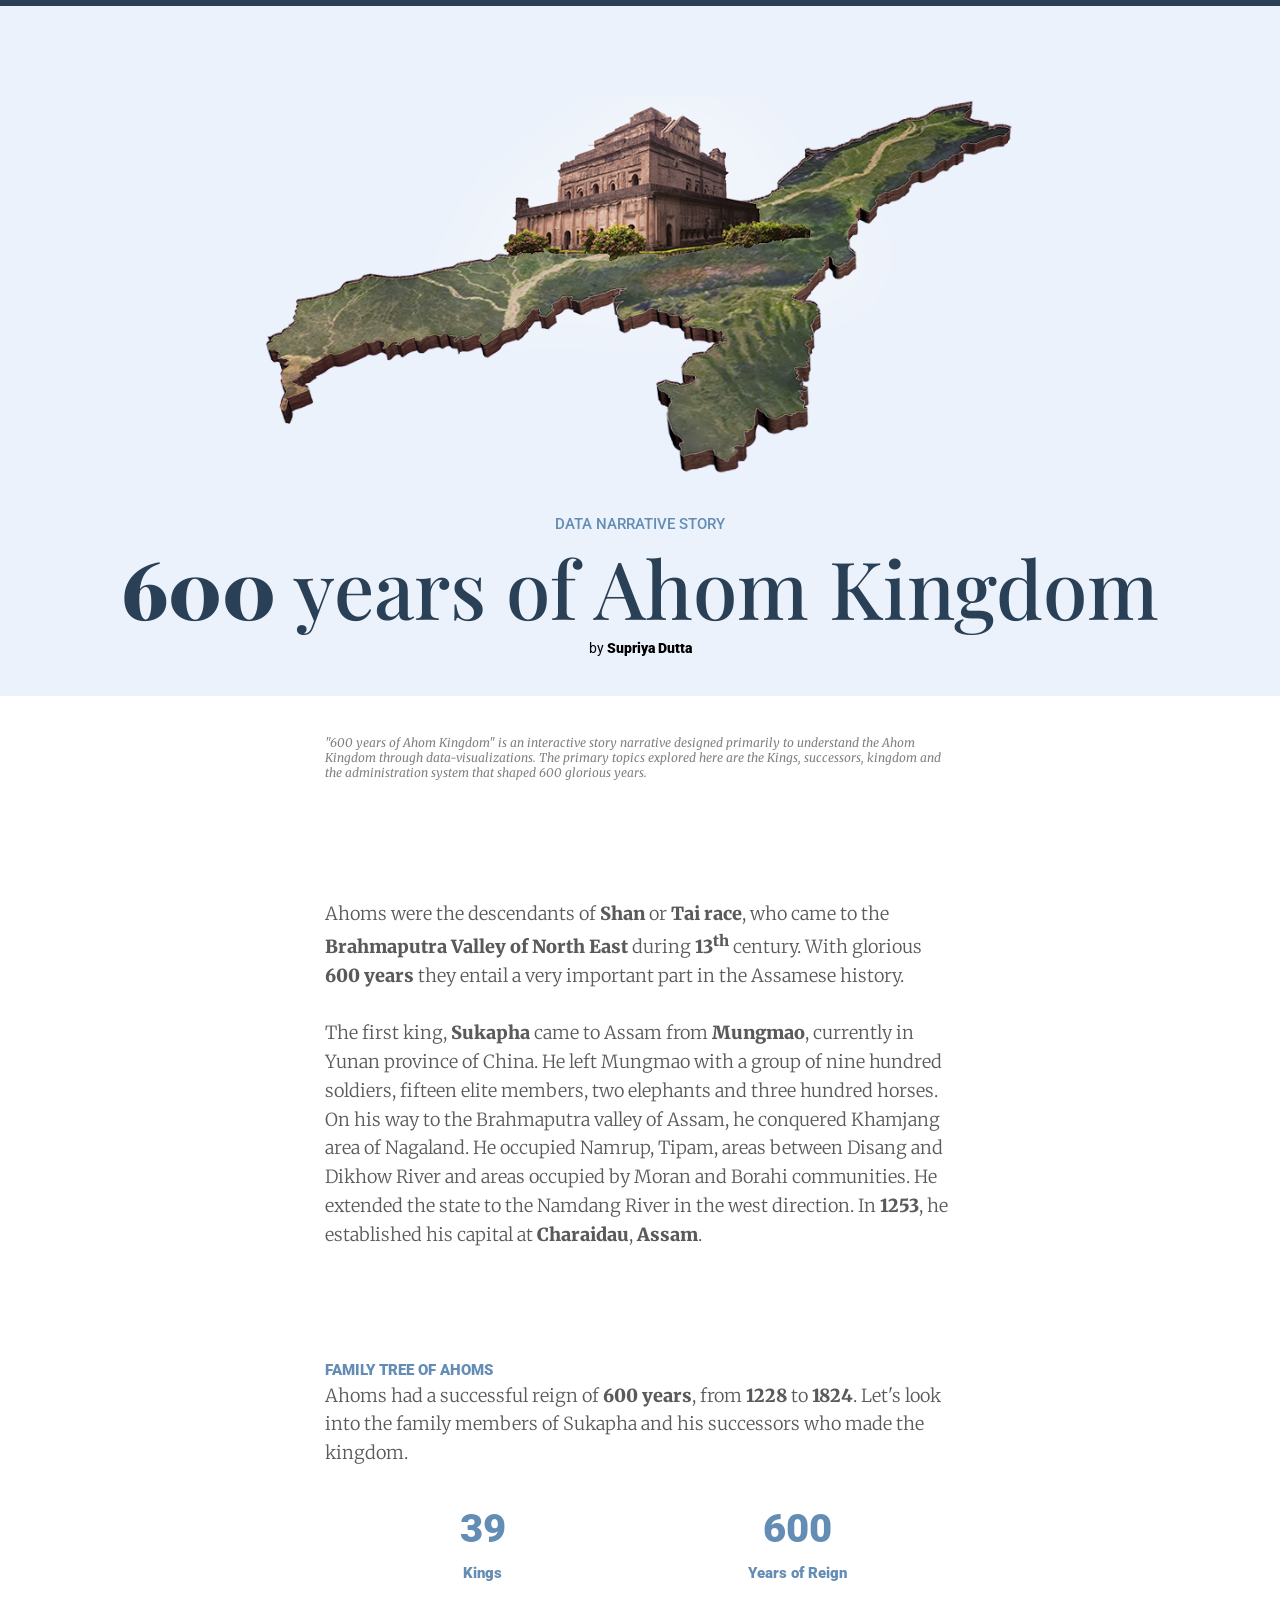
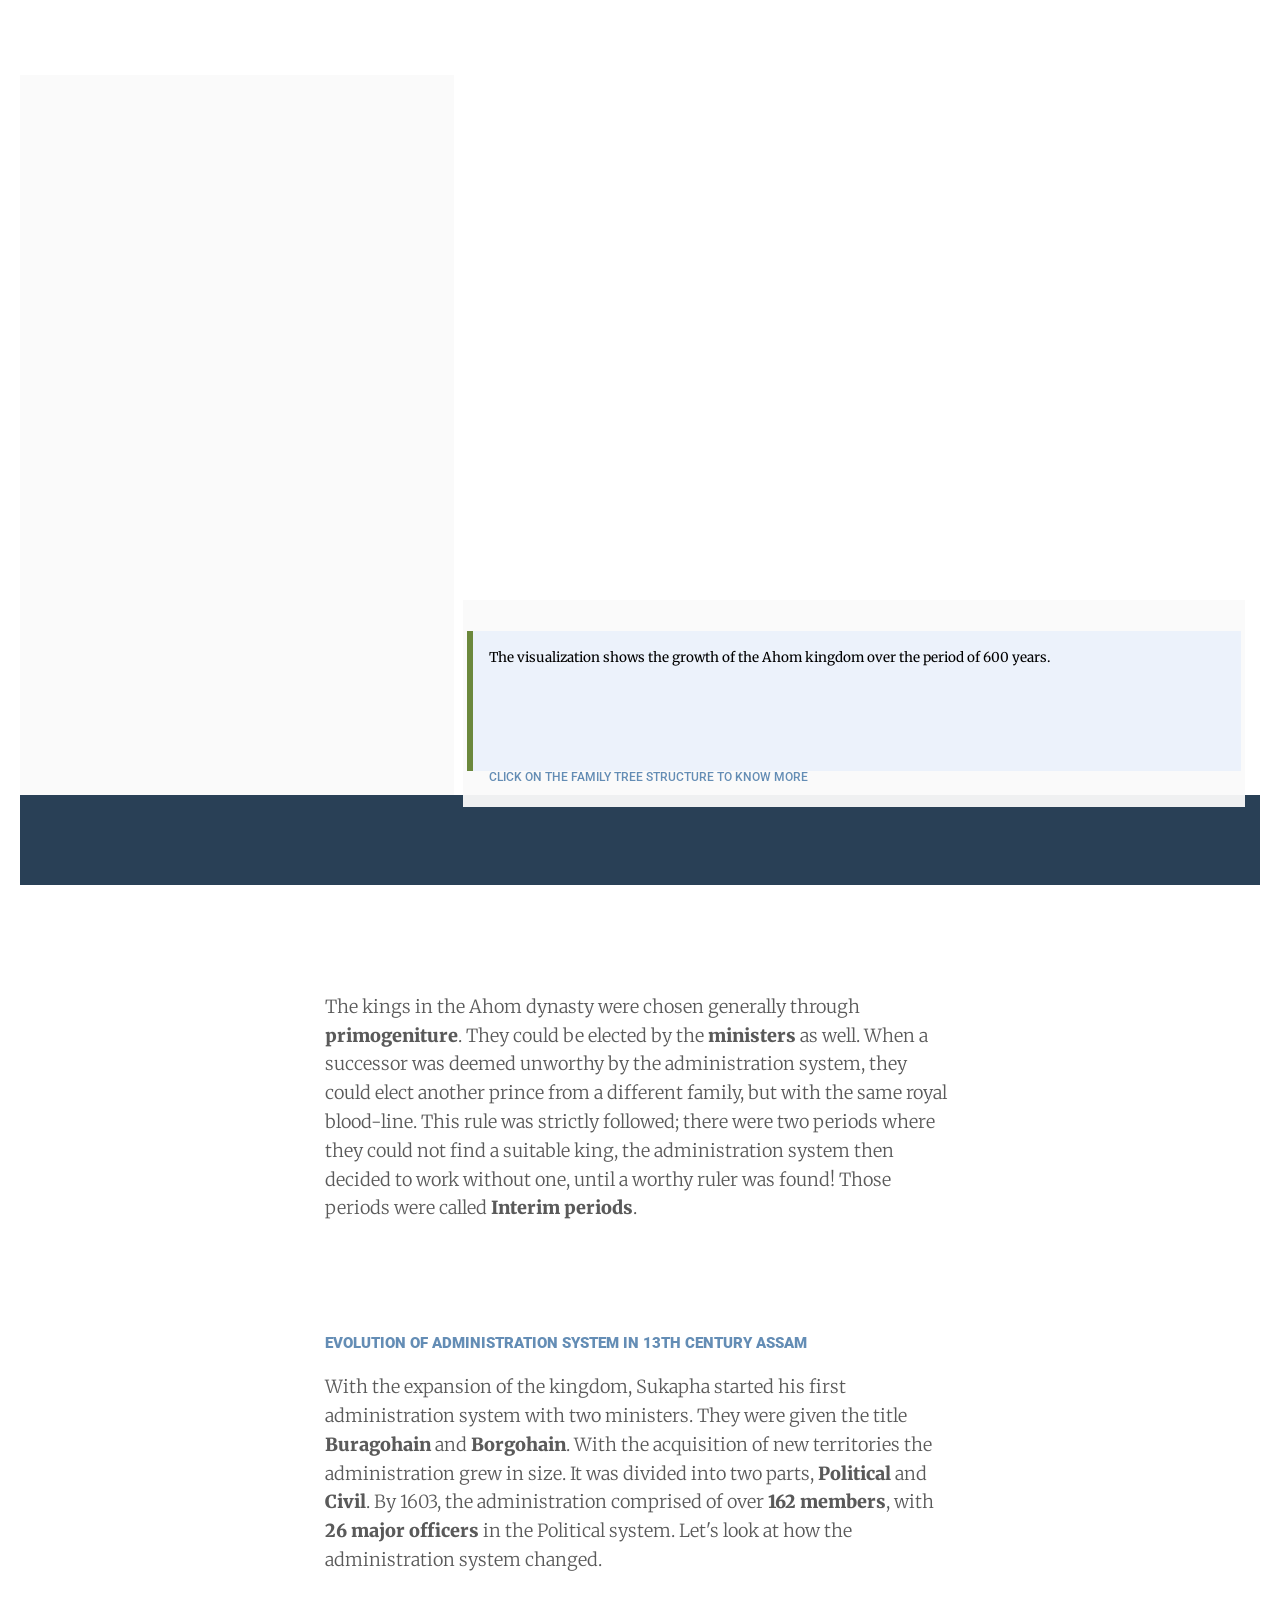
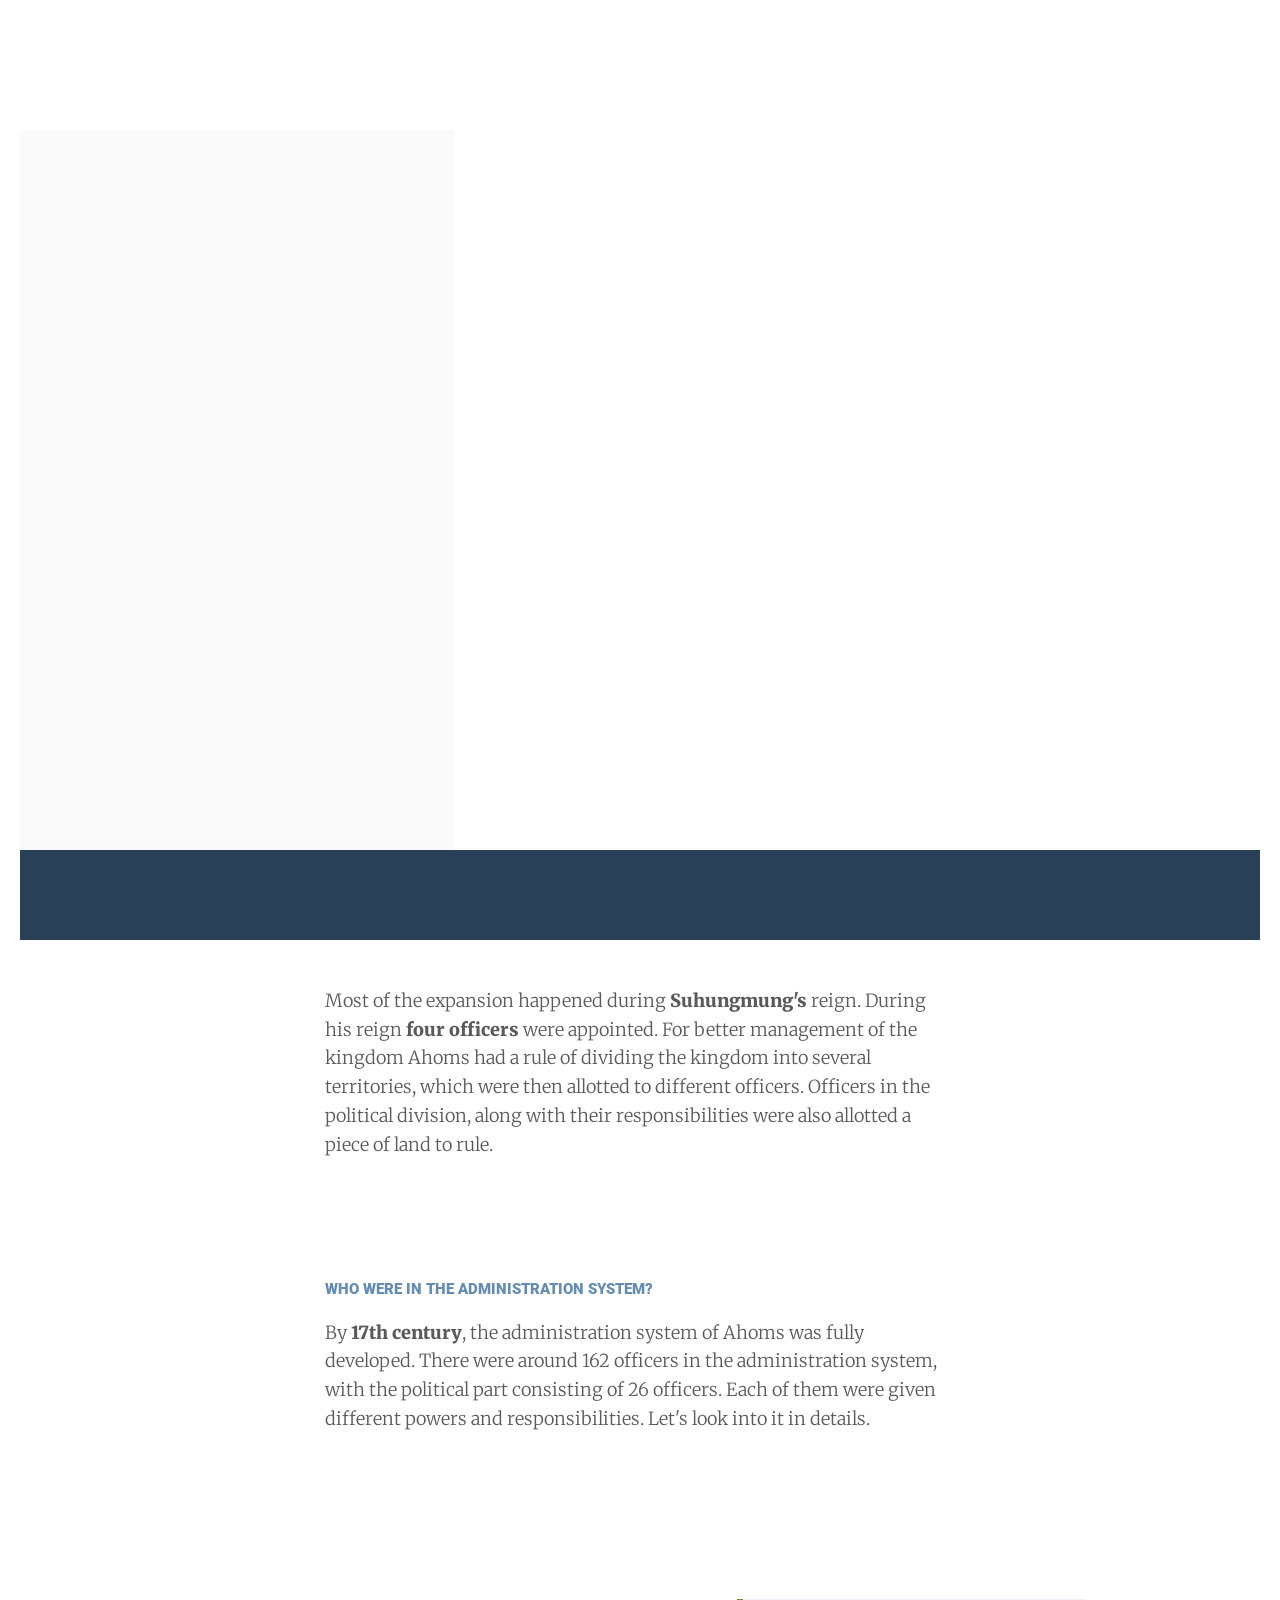
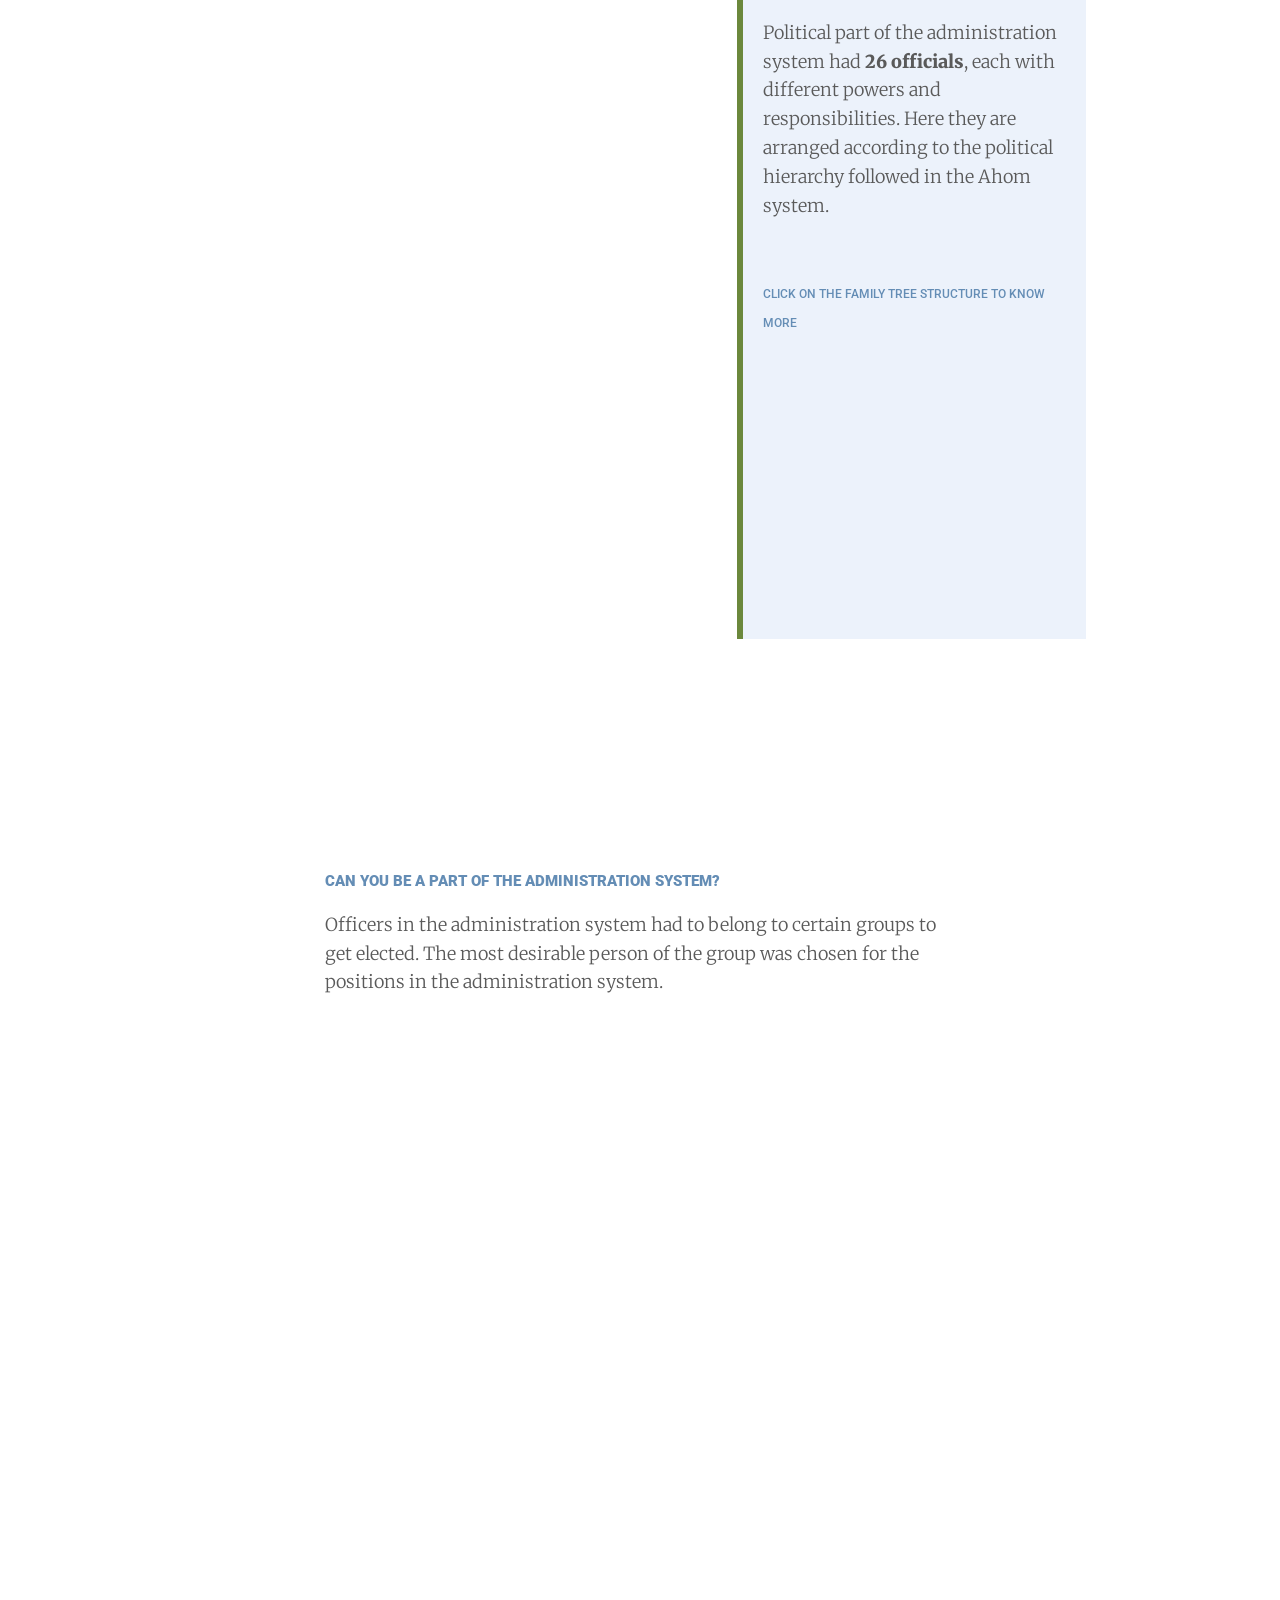
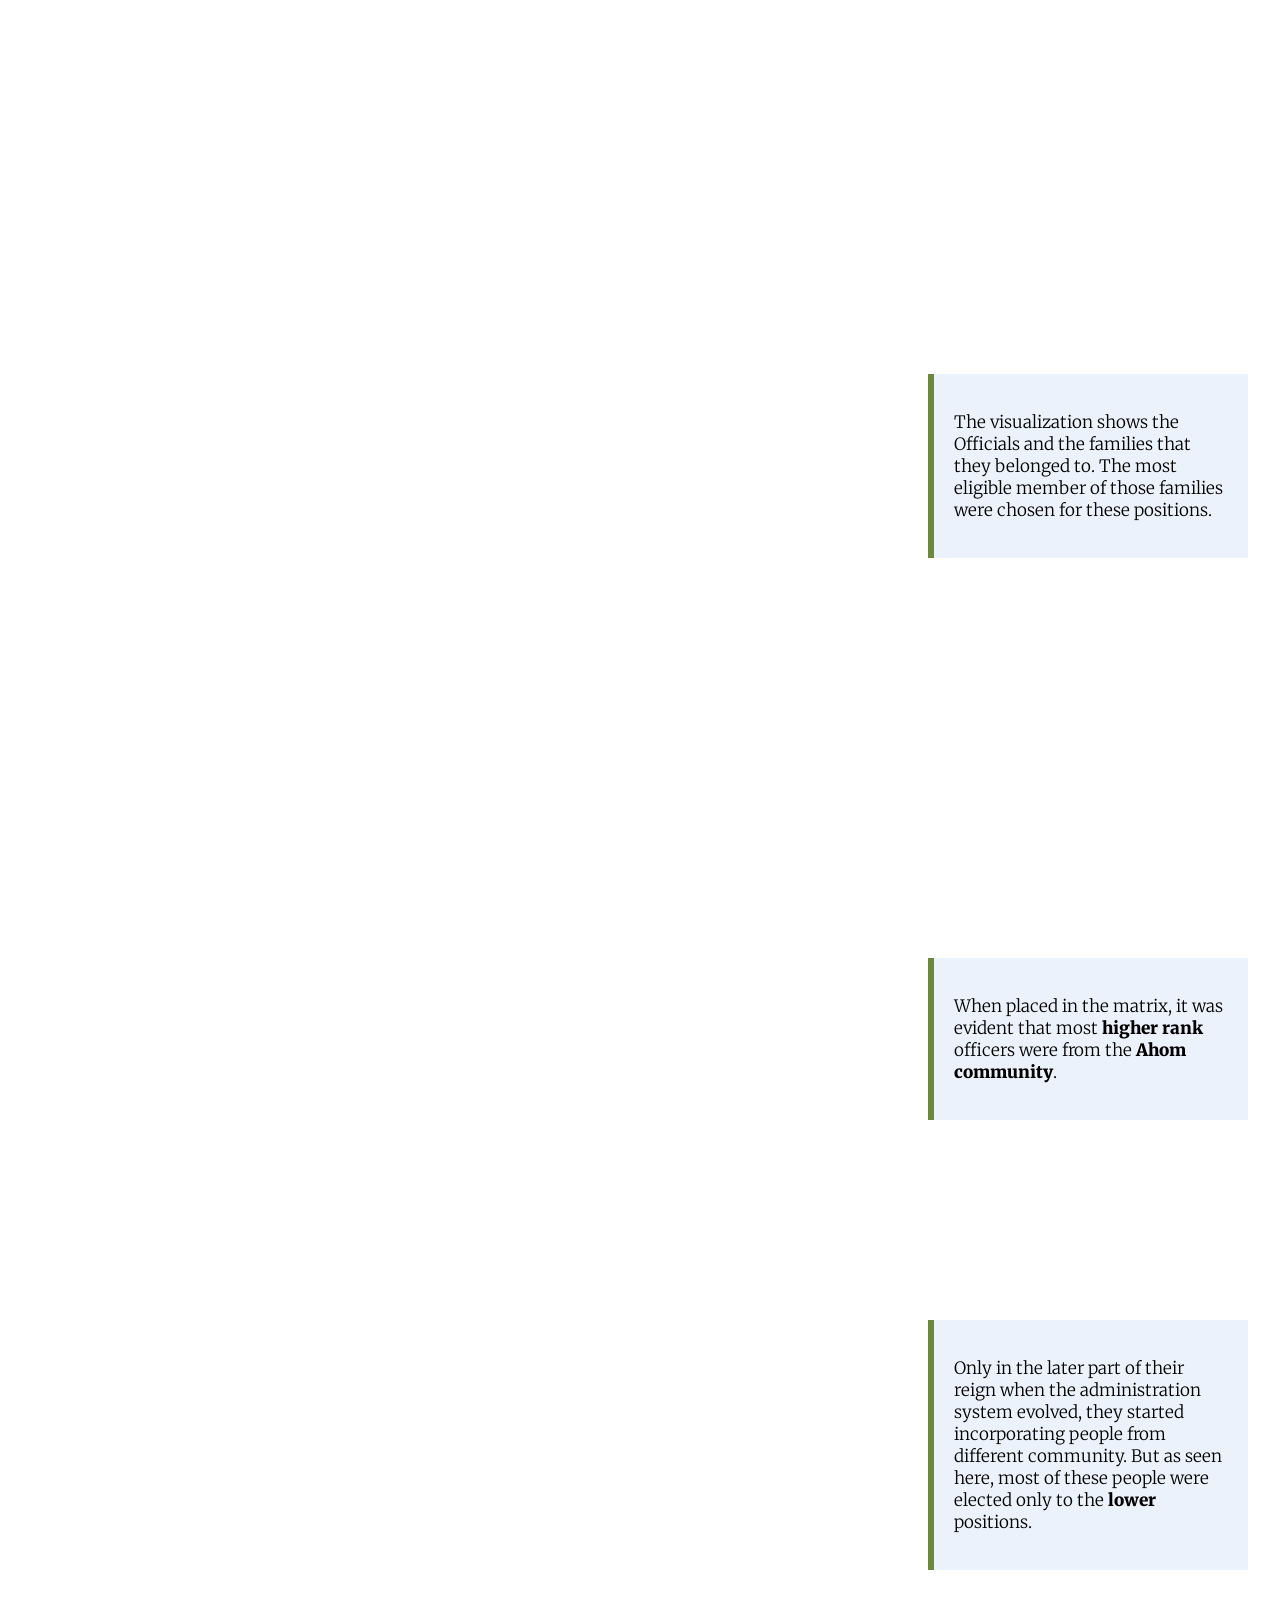
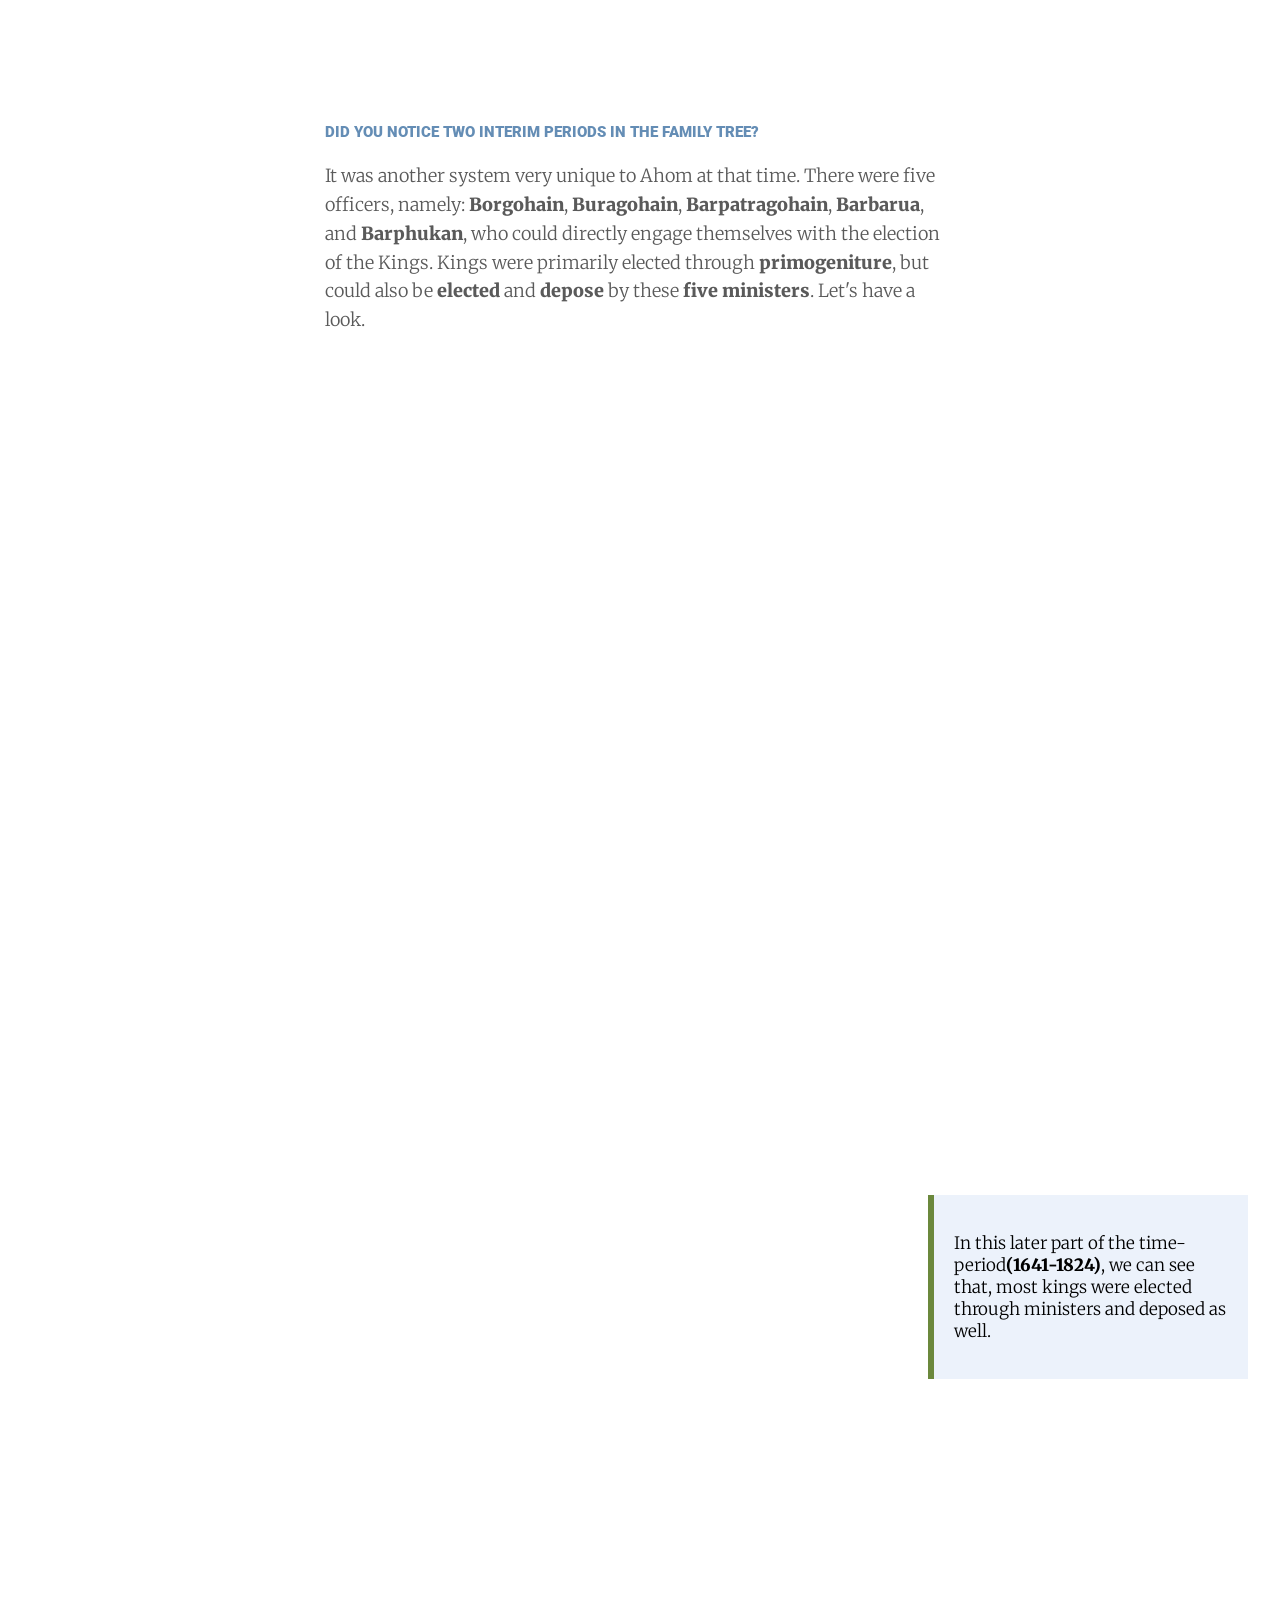
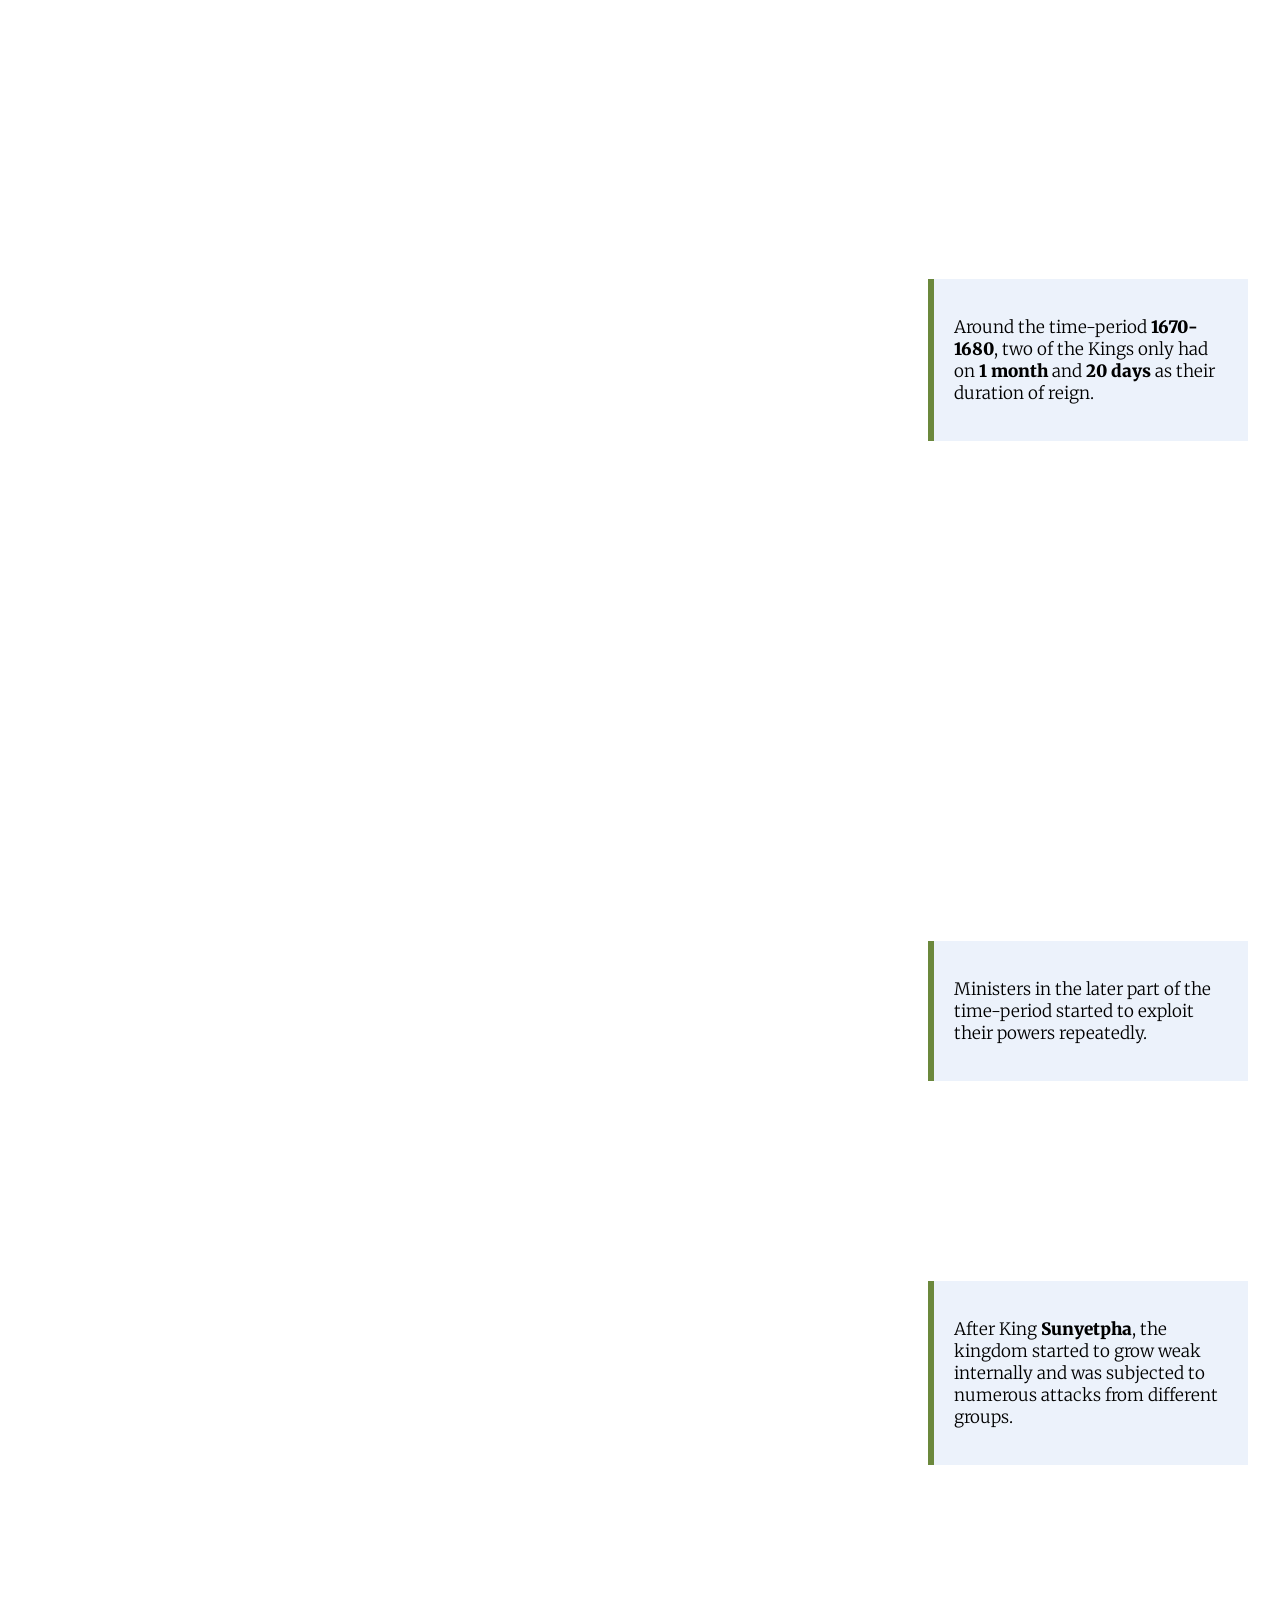
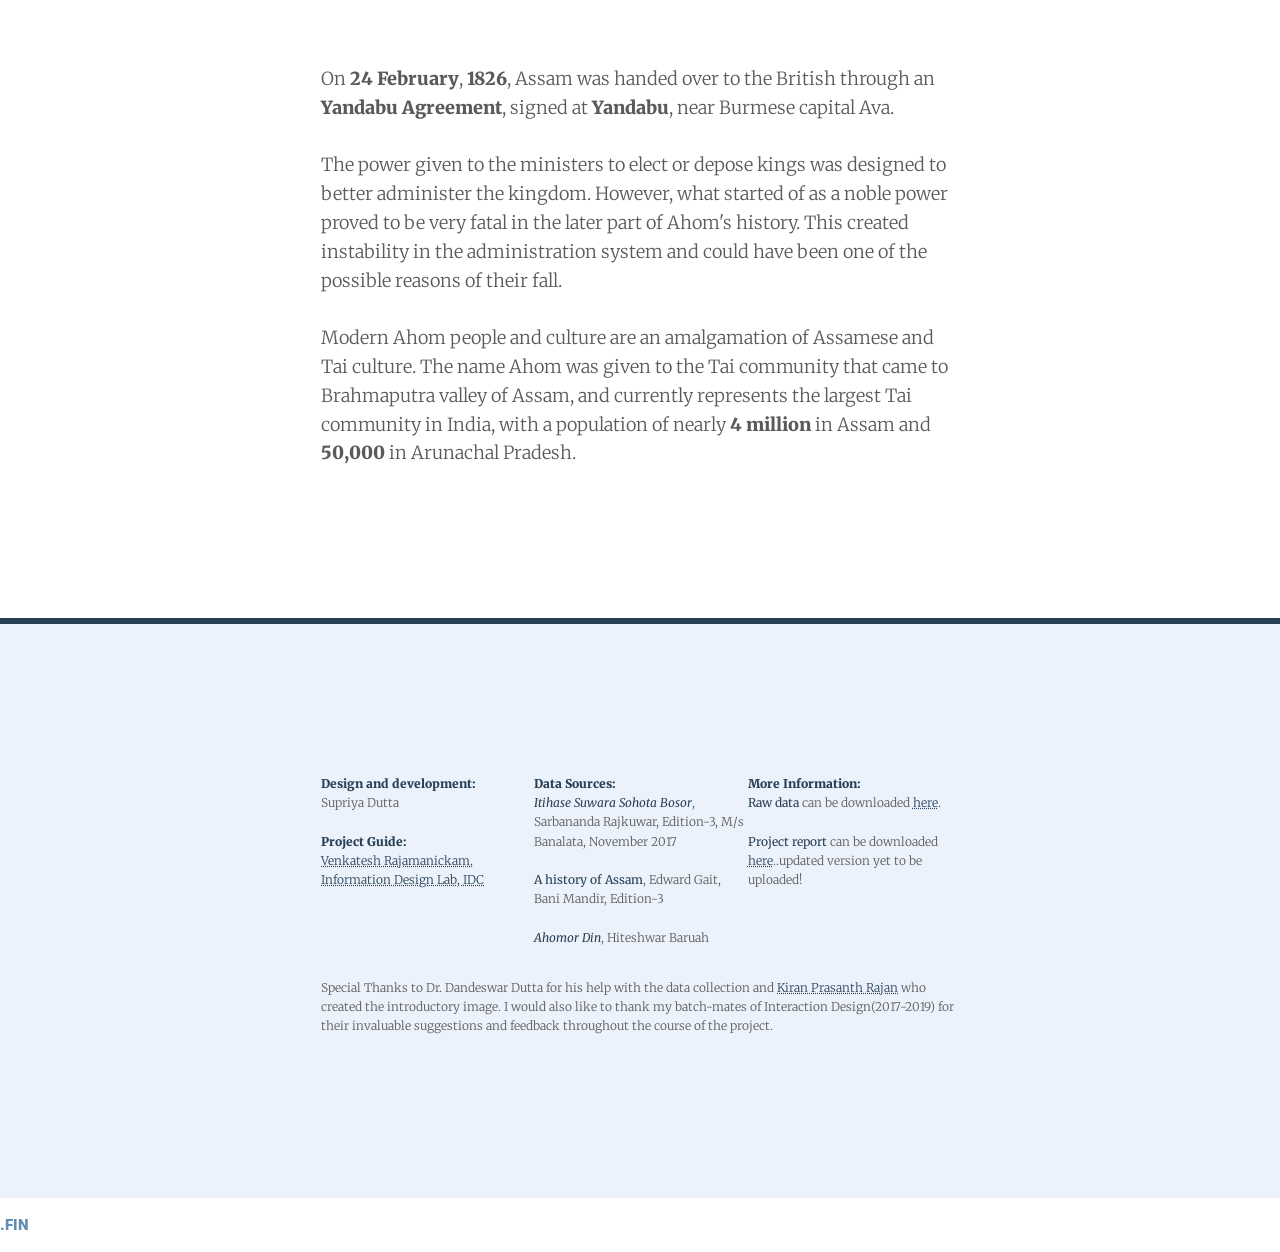
==== upload/index.html @ aa13d821 "code" ====
<!DOCTYPE html>
<html lang="en" dir="ltr">
  <head>
    <meta charset="utf-8">
    <title></title>
    <link rel="stylesheet" href="https://fonts.googleapis.com/css?family=Playfair+Display:100,200,300,400,500,900|Merriweather:100,200,300,400,500,900|Roboto:100,200,300,400,500,900">
    <script src="https://ajax.googleapis.com/ajax/libs/jquery/3.3.1/jquery.min.js"></script>
    <script src="https://d3js.org/d3.v5.min.js"></script>
    <meta name='viewport' content='initial-scale=1,maximum-scale=1,user-scalable=yes' />
    <script src='https://api.tiles.mapbox.com/mapbox-gl-js/v0.51.0/mapbox-gl.js'></script>
    <script type="text/javascript" src="map.js"></script>
    <script type="text/javascript" src="maplayers.js"></script>

<!-- datasets -->
    <script type="text/javascript" src="administration_data2.js"></script>
    <script type="text/javascript" src="election_data.js"></script>
		<script type="text/javascript" src="depose_data.js"></script>
    <script type="text/javascript" src="maps_timeline_data.js"></script>
    <script type="text/javascript" src="family_data1.js"></script>
<!--css_files-->

    <link rel="stylesheet" href="master.css">
    <link rel="stylesheet" href="administration_timeline.css">
    <link rel="stylesheet" href="map_style.css">
    <link href='https://api.tiles.mapbox.com/mapbox-gl-js/v0.49.0/mapbox-gl.css' rel='stylesheet' />
    <link rel="stylesheet" href="admin_map_css.css">
    <link rel="stylesheet" href="family_css.css">


  </head>
  <style media="screen">
.fixed_anchors
{
  position: fixed;
  width:50px;
  left:0;
  top:0;
}


  </style>
  <body id="body_i">

    <div class="body_elements">


<!--insignia-->

<!--title-->




<div class="firstpage" id="home">
<div class="space5"></div>


    <div class="firstimage wrapper131">
      <div class=""></div>
      <div ><a href="https://en.wikipedia.org/wiki/Kareng_Ghar" target="_blank"><img src="map_final.png"  alt="Kareng ghar(palace), Sivsagar, Assam" /></a>



      </img>
      </div>
      <div class=""></div>
    </div>
<div class="space3">

</div>
    <div class="wrapper121 ">
      <div class=""></div>
          <div class=font_viz>DATA NARRATIVE STORY</div>
      <div class=""></div>
    </div>
    <div class="font_title">
    <span class="bold500">  600</span> years of Ahom Kingdom
    </div>
    <div class="wrapper121 ">
      <div class=""></div>
      <div class="title">
        <div class="font_sub">by <span class="bold500">Supriya Dutta</span></div>

      </div>
      <div class=""></div>
    </div>

</div>





<!--introduction-->
<!-- <div class="space10"></div> -->
<!-- <div class="space10title"></div>
<div class="space10title"></div> -->
<div class="space10"></div>

<div class="wrapper1121" id="introduction">
  <div class="">

  </div>
  <!-- <div class="">

  </div> -->
  <div class="font_subtext">
<!-- <span class="bold500">Ahoms</span><br> -->
<div class="space3"></div>
<p class="">"600 years of Ahom Kingdom" is an interactive story narrative designed primarily to understand the Ahom Kingdom through data-visualizations. The primary topics explored here are the Kings, successors, kingdom and the administration system that shaped 600 glorious years.
</p>
  <!-- Ahoms had a successful reign of <span class='bold500'>600 years</span>, from <span class='bold500'>1228</span> to <span class='bold500'>1824</span>. Let's look into the family members of Sukapha and his successors who made the kingdom. -->
  </div>
  <div class=""></div>
</div>

<div class="wrapper1121" id="introduction">
  <div class="">

  </div>
  <!-- <div class="">

  </div> -->
  <div class="font_body">
<!-- <span class="bold500">Ahoms</span><br> -->
<div class="space5"></div>
<p class="">Ahoms were the descendants of <span class='bold500'>Shan</span> or <span class='bold500'>Tai race</span>, who came to the <span class='bold500'>Brahmaputra Valley of North East</span> during <span class='bold500'>13<sup>th</sup> </span>century. With glorious <span class='bold500'>600 years</span> they entail a very important part in the Assamese history. <br><br>
  The first king, <span class='bold500'>Sukapha </span>came to Assam from <span class='bold500'>Mungmao</span>, currently in Yunan province of China. He left Mungmao with a group of nine hundred soldiers, fifteen elite members, two elephants and three hundred horses. On his way to the Brahmaputra valley of Assam, he conquered Khamjang area of Nagaland. He occupied  Namrup, Tipam, areas between Disang and Dikhow River and areas occupied by Moran and Borahi communities. He extended the state to the Namdang River in the west direction.
  In <span class='bold500'>1253</span>, he established his capital at <span class='bold500'>Charaidau</span>, <span class='bold500'>Assam</span>. <br>
</p>
  <!-- Ahoms had a successful reign of <span class='bold500'>600 years</span>, from <span class='bold500'>1228</span> to <span class='bold500'>1824</span>. Let's look into the family members of Sukapha and his successors who made the kingdom. -->
  </div>
  <div class=""></div>
</div>

<div class="space5"></div>
<div class="wrapper1121" id="admin">
  <div class=""></div>

  <div class="font_subtitles">

FAMILY TREE OF AHOMS
  </div>
  <div class=""></div>
</div>
<div class="wrapper1121">
  <div class="">

  </div>
  <!-- <div class="font_subtitles">
Family tree of Ahoms
  </div> -->
  <div class="font_body">
Ahoms had a successful reign of <span class='bold500'>600 years</span>, from <span class='bold500'>1228</span> to <span class='bold500'>1824</span>. Let's look into the family members of Sukapha and his successors who made the kingdom.
<br>
<br>

<div class="Jumbo_fig2">
  <div class="">
    <div class="jumbofig">
      39<br><div class="font_subtitles">
      Kings
      </div>
    </div>
  </div>
  <div class="">
    <div class="jumbofig">
      600<br><div class="font_subtitles">
        Years of Reign
      </div>
    </div>

  </div>
</div>
  </div>
  <div class=""></div>
</div>


<!--family tree-maps-->
<div class="space5"></div>
<!-- <div class="space10"></div> -->
<div id="fam_viz">

<!-- </div> -->
<div id='map_fam' class="map_class relative">
  <div id="family" class="absolute_fam"></div>
  <div class="absolute_introFam" >
    <div class="fam_lezend" id="fam_lezend"></div>
    <p class="fam_intro_class"  id="fam_intro">The visualization shows the growth of the Ahom kingdom over the period of 600 years.<br>
      <span class="font_clickmore" style=>CLICK ON THE FAMILY TREE STRUCTURE TO KNOW MORE</span>
    </p>

  </div>
</div>
<script type="text/javascript" src="map_script_fam.js"></script>

<div id="family_timeperiod"></div>
</div>




<script type="text/javascript" src="family_script.js"></script>



</div>
<!--administration-->

<div class="space5"></div>
<!-- <div class="space5"></div> -->
<div class="wrapper1121" id="admin">
  <div class=""></div>
  <!-- <div class="">

  </div> -->
  <div class="font_body">
<!-- <div class="font_subtitles">
AHOM ADMINISTRATION SYSTEM
</div> -->
<p>
The kings in the Ahom dynasty were chosen generally through <span class='bold500'>primogeniture</span>. They could be elected by the <span class='bold500'>ministers</span> as well. When a successor was deemed unworthy by the administration system, they could elect another prince from a different family, but with the same royal blood-line. This rule was strictly followed; there were two periods where they could not find a suitable king, the administration system then decided to work without one, until a worthy ruler was found! Those periods were called <span class='bold500'>Interim periods</span>.

</p>
  </div>
  <div class=""></div>
</div>












    <!-- administration introduction -->
<div class="space5"></div>
<!-- <div class="space5"></div> -->
<div class="wrapper1121" id="admin">
  <div class=""></div>

  <div class="font_subtitles">

EVOLUTION OF ADMINISTRATION SYSTEM IN 13TH CENTURY ASSAM
  </div>
  <div class=""></div>
</div>

<div class="wrapper1121" id="admin">
  <div class=""></div>
  <!-- <div class="font_subtitles">
    <p>Evolution Of the Administration System <br>in the 13<sup>th</sup> Century Assam </p>

  </div> -->
  <div class="font_body">
<!-- <div class="font_subtitles"> -->
<p>With the expansion of the kingdom, Sukapha started his first administration system with two ministers. They were given the title <span class='bold500'>Buragohain</span> and <span class='bold500'>Borgohain</span>. With the acquisition of new territories the administration grew in size. It was divided into two parts, <span class='bold500'>Political</span> and <span class='bold500'>Civil</span>. By 1603, the administration comprised of over <span class='bold500'>162 members</span>, with <span class='bold500'>26 major officers</span> in the Political system. Let's look at how the administration system changed.</p>


  </div>
  <div class=""></div>
</div>


<!-- administration timeline viz -->
<div class="space5"></div>
<div class="space3"></div>
<div id="adm_sys_timeline">


<div class="wrapper">

    <div class="map_class relative" id="map_adm">
      <script type="text/javascript" src="map_script.js"></script>
      <div id="viz_administration_timeline" class="viz_administration_timeline_class absolute_adm">

        </div>
    </div>
<div id="timeperiod" class="admin_timeline_timeperiod"></div>
</div>
<script type="text/javascript" src="administration_timeline.js"></script>
<script type="text/javascript" src="admin_map_script.js"></script>


  </div>



    <div class="space3"></div>
    <div class="wrapper1121" id="admin">
      <div class=""></div>

      <div class="font_body">

    Most of the expansion happened during <span class='bold500'>Suhungmung's</span> reign. During his reign <span class='bold500'>four officers</span> were appointed. For better management of the kingdom Ahoms had a rule of dividing the kingdom into several territories, which were then allotted to different officers. Officers in the political division, along with their responsibilities were also allotted a piece of land to rule.

      </div>
      <div class=""></div>
    </div>



<!-- administartion_description -->
<div class="space5"></div>
<!-- <div class="space5"></div> -->
<div class="space3"></div>
<div class="wrapper1121" id="admin">
  <div class=""></div>

  <div class="font_subtitles">

WHO WERE IN THE ADMINISTRATION SYSTEM?
  </div>
  <div class=""></div>
</div>
<div class="wrapper1121" id="admin">
  <div class=""></div>

  <div class="font_body">
  <p>By <span class='bold500'>17th century</span>, the administration system of Ahoms was fully developed. There were around 162 officers in the administration system, with the political part consisting of 26 officers. Each of them were given different powers and responsibilities. Let's look into it in details.</p>
  </div>
  <div class=""></div>
</div>

<!-- administartionviz -->

<div class="space5"></div>
<div class="space3"></div>
<div id="adm_sys">


<div class="wrapper4">
  <div class=""></div>

  <div id="viz_administration" class="viz_administration_class">
  </div>
<div id="administration_officers_info" class="font_body admin_info">
Political part of the administration system had <span class="bold500">26 officials</span>, each with different powers and responsibilities. Here they are arranged according to the political hierarchy followed in the Ahom system.
<br><br><br>  <span class="font_clickmore2" >CLICK ON THE FAMILY TREE STRUCTURE TO KNOW MORE</span>


</div>

<div class=""></div>
</div>

<script type="text/javascript" src="administration_script.js"></script>
</div>












<!-- election into?? -->
<div class="space5"></div>
<div class="space5"></div>
<div class="wrapper1121" id="admin">
  <div class=""></div>

  <div class="font_subtitles">

CAN YOU BE A PART OF THE ADMINISTRATION SYSTEM?
  </div>
  <div class=""></div>
</div>
<!-- <div class="space5"></div> -->
<div class="wrapper1121" id="fam_election">
  <div class=""></div>

  <div class="font_body">
<p>Officers in the administration system had to belong to certain groups to get elected. The most desirable person of the group was chosen for the positions in the administration system. </p>



  </div>
  <div class=""></div>
</div>


<!--election-->

<div class="space5"></div>
<div class="space3"></div>
<div class='scrolly'>

<!-- sticky graphic -->
<figure class='sticky' id="sticky_id">
  <!-- chart stuff in here -->
  <div id="viz_election" class="viz_election_class">	</div>
  <script type="text/javascript" src="election_script1.js"></script>
</figure>

<!-- step text -->
<article>

  <div class='step steps_font' data-index='0'>
    <p>The visualization shows the Officials and the families that they belonged to. The most eligible member of those families were chosen for these positions. </p>

  </div>
  <div class='step steps_font step3' data-index='1'>

    <p>When placed in the matrix, it was evident that most <span class='bold500'>higher rank</span> officers were from the <span class='bold500'>Ahom community</span>.</p>
  </div>
  <div class='step steps_font step4' data-index='2'>
    <!-- xdfcgvhbjnkml,; -->
    <p>Only in the later part of their reign when the administration system evolved, they started incorporating people from different community. But as seen here, most of these people were elected only to the <span class='bold500'>lower </span>positions.</p>
  </div>
  <!-- <div class='step' data-index='3'> -->
    <!-- xdfcgvhbjnkml, -->
    <!-- <p></p> -->
  <!-- </div> -->
  <!-- ...more steps -->
</article>

</div>

<script src='enterview.js'></script>
<script>
enterView({
selector: ('.step'),
offset: 0.6,
enter: el => {
  const index = +d3.select(el).attr('data-index');
  updateChart(index);
},
exit: el => {
  let index = +d3.select(el).attr('data-index');
  index = Math.max(0, index - 1);
  updateChart(index);
}
});

function make_shit_(){
svg_election
        .append("g")
        .append("rect")
        .attr("id","rect_election_shadow")
        .attr("x",election_xScale(fam[1]))
        .attr("y",election_yScale(positions[0]))
        .attr("width",(election_xScale(fam[1])-election_xScale(fam[0]))*12+25)
        .attr("height",election_yScale(positions[positions.length-1])+election_yScale(positions[1])-election_yScale(positions[0]))
        .attr("fill","black")
        // .attr("stroke","#768c27")
        // .attr("stroke-width",5)
        .attr("transform","translate("+election_padding/1.5+","+election_padding/2+")")
        // .transition()
        .attr("opacity",0);

svg_election
        .append("g")
        .append("rect")
        .attr("id","rect_election_marker")
        .attr("x",election_xScale(fam[0]))
        .attr("y",election_yScale(positions[0]))
        .attr("width",election_xScale(fam[1])-election_xScale(fam[0]))
        .attr("height",election_yScale(positions[positions.length-1])+election_yScale(positions[1])-election_yScale(positions[0]))
        .attr("fill","none")
        .attr("stroke",green_col_election)
        .attr("stroke-width",5)
        .attr("opacity",0)
        .attr("transform","translate("+election_padding/1.5+","+election_padding/2+")");
}

function updateChart(index)
{
if(index==0)
{
  if(d3.selectAll("#rect_election_marker"))
  d3.select("#rect_election_marker")
  .transition()
  .attr("opacity",0)
  .transition()
  .remove();
  if(d3.selectAll("#rect_election_shadow"))
  d3.selectAll("#rect_election_shadow")
  .transition()
  .attr("opacity",0)
  .transition()
  .remove();
}
if(index==1)
{
  make_shit_();

  d3.selectAll("#rect_election_shadow")
  .transition()
  .attr("opacity",0.3);

  d3.select("#rect_election_marker")
  .transition()
  .attr("opacity",1);


}
}
</script>
<!--family interim-->


<!-- depose into?? -->
<!-- <div class="space10"></div> -->
<div class="wrapper1121" id="admin">
  <div class=""></div>

  <div class="font_subtitles">

DID YOU NOTICE TWO INTERIM PERIODS IN THE FAMILY TREE?
  </div>
  <div class=""></div>
</div>
<div class="wrapper1121" id="fam_election">
  <div class=""></div>

  <div class="font_body">
<p>It was another system very unique to Ahom at that time. There were five officers, namely: <span class='bold500'>Borgohain</span>, <span class='bold500'>Buragohain</span>, <span class='bold500'>Barpatragohain</span>, <span class='bold500'>Barbarua</span>, and <span class='bold500'>Barphukan</span>, who could directly engage themselves with the election of the Kings. Kings were primarily elected through <span class='bold500'>primogeniture</span>, but could also be <span class='bold500'>elected</span> and <span class='bold500'>depose</span> by these <span class='bold500'>five ministers</span>. Let's have a look. </p>

  </div>
  <div class=""></div>
</div>







<!--depose,election-->
<div class="space10">
</div>
<div class='scrolly'>

<!-- sticky graphic -->
<figure class='sticky' id="sticky_id">
	<!-- chart stuff in here -->
	<div class="viz_depose" id="viz_depose"></div>
	<div id="depose_legend"></div>
	<script type="text/javascript" src="depose_script.js"></script>
</figure>

<!-- step text -->
<article>
	<div class='step2 steps_font' data-index='0'>
		<p>In this later part of the time-period<span class='bold500'>(1641-1824)</span>, we can see that, most kings were elected through ministers and deposed as well.</p>

	</div>
	<div class='step2 steps_font' data-index='1'>
		<p>Around the time-period <span class='bold500'>1670-1680</span>, two of the Kings only had on <span class='bold500'>1 month</span> and <span class='bold500'>20 days</span> as their duration of reign.</p>

	</div>
	<div class='step2 steps_font step3' data-index='2'>
		<p>Ministers in the later part of the time-period started to exploit their powers repeatedly.
 </p>

	</div>
	<div class='step2 steps_font step4' data-index='3'>
<p>After King <span class='bold500'>Sunyetpha</span>, the kingdom started to grow weak internally and was subjected to numerous attacks from different groups.</p>
	</div><!--hide this div !!important-->
	<!-- ...more steps -->
</article>

</div>

<script type="text/javascript">
enterView({
	selector: ('.step2'),
	offset: 0.6,
	enter: el => {
		const index = +d3.select(el).attr('data-index');
		// updateChart(index);
		switch(index)
		{
			case 0:
      console.log(index);
			update();
			break;
			case 1:
      console.log(index);
			update2();
			break;
			case 2:
      console.log(index);
			update3();
			break;
		}
	},
	exit: el => {
		let index = +d3.select(el).attr('data-index');
		index = Math.max(0, index);
		// updateChart(index);
		switch(index)
		{
			case 0:
      // console.log(index);
			update_original();
			break;
			case 1:
      // console.log(index);
			update();
			break;
			case 2:
      // console.log(index);
			update2();
			break;

		}
	}
});
</script>
</div><!--body element-->
    <!-- </div> -->

    <!-- <div class="space10"></div> -->
    <!-- <div class="wrapper3" id="fam_election">
      <div class=""></div>
      <div class="font_body"> -->
    <!-- <span class="bold500">Interim period?</span><br> -->

  <!-- During the later part of history, they started exercising their powers more often which might have been one of the causes of their kingdom growing internally weak. -->

      <!-- </div>
      <div class=""></div>
    </div>
<div class="space10"></div>
<div class="space10"></div>
<div class="space10"></div>
<div class="space10"></div> -->
<!-- <div class="space5"></div> -->
<!-- <div class="space5"></div> -->
<!-- <div class="space5"></div> -->
<div class="wrapper121 font_body end">
  <div class=""></div>

  <div class="">
    On <span class='bold500'>24 February</span>, <span class='bold500'>1826</span>, Assam was handed over to the British through an <span class='bold500'>Yandabu Agreement</span>, signed at <span class='bold500'>Yandabu</span>, near Burmese capital Ava. <br><br>

The power given to the ministers to elect or depose kings was designed to better administer the kingdom. However, what started of as a noble power proved to be very fatal in the later part of Ahom's history. This created instability in the administration system and could have been one of the possible reasons of their fall.<br><br>

Modern Ahom people and culture are an amalgamation of Assamese and Tai culture. The name Ahom was given to the Tai community that came to Brahmaputra valley of Assam, and  currently represents the largest Tai community in India, with a population of nearly <span class='bold500'>4 million</span> in Assam and <span class='bold500'>50,000</span> in Arunachal Pradesh.
  </div>
  <div class=""></div>
</div>

<div class="wrapper121 end_col">
  <div class=""></div>

  <div class="">

<div class="wrapper111">
  <div class="">
    <span class="title_colophon">Design and development:</span><br> Supriya Dutta<br><br>
<span class="title_colophon">Project Guide:</span><br> <a class="links" href="https://twitter.com/venkatrajam">Venkatesh Rajamanickam</a>, <a class="links" href="http://info-design-lab.github.io/">Information Design Lab, IDC</a>
  </div>
  <div class="">
    <span class="title_colophon">Data Sources:</span><br>
     <span class="bookname"><em class='italics'>Itihase Suwara Sohota Bosor</em></span>, Sarbananda Rajkuwar, Edition-3, M/s Banalata, November 2017 <br><br>
<span class="bookname">A history of Assam</span>, Edward Gait, Bani Mandir, Edition-3 <br><br>
<span class="bookname"><em class='italics'>Ahomor Din</em></span>, Hiteshwar Baruah <br><br>
  </div>
  <div class="">
    <span class="title_colophon">More Information:</span><br>
    <span class="bookname">Raw data</span> can be downloaded <a class="links" href="https://github.com/supriyaDutta/ahom_data/blob/master/data_res.ods">here</a>.<br><br>
<span class="bookname">Project report</span> can be downloaded <a class="links" href="https://github.com/supriyaDutta/ahom_data/blob/master/ahom_kingdom.pdf">here</a>..updated version yet to be uploaded!<br><br>
  </div>
</div>
<div class="">
  <p>Special Thanks to Dr. Dandeswar Dutta for his help with the data collection and <a  class="links" href="http://www.kiranprasanth.in/">Kiran Prasanth Rajan</a> who created the introductory image. I would also like to thank my batch-mates of Interaction Design(2017-2019) for their invaluable suggestions and feedback throughout the course of the project.</p>
</div>
  </div>
  <div class=""></div>
</div>


<p class="font_subtitles" >.FIN</p>
  </body>
</html>
---- upload/master.css ----
.italics
{
	font-style: italic;
}

div.title_header {
	position: relative;
	width: 100%;
	height: 80vh;

}

body
{
	margin:0;
}
.font_subtext
{
	font-family: "Merriweather";
	font-size: 12px;
	color:grey;
	font-style: italic;
	/* background:#ecf2fb; */

}
.wrapper121
{
	 display:grid;
				grid-template-columns: 1fr 2fr 1fr;
				grid-column-gap: 2px;
				grid-row-gap: 2px;
			/* background:red; */

}
.wrapper1121
{
	 display:grid;
				grid-template-columns: 1fr 2fr 1fr;
				grid-column-gap: 10px;
				grid-row-gap: 2px;
			/* background:red; */

}
.wrapper131
{
	 display:grid;
				grid-template-columns: 1fr 3fr 1fr;
				grid-column-gap: 2px;
				grid-row-gap: 2px;
				/* padding-left: 60px;
				padding-right: 60px; */

}
.wrapper111
{
	 display:grid;
				grid-template-columns: 1fr 1fr 1fr;
				grid-column-gap: 2px;
				grid-row-gap: 2px;


				/* padding-left: 60px;
				padding-right: 60px; */

}
.title_colophon
{
color:#294056;
font-weight: 900;
}

.links
{
	text-decoration: underline dotted #294056;
	color:#294056;
	/* font-weight: 400; */
}

.bookname
{
	color:#294056;
	font-weight:400;
}
.links:hover
{
	font-weight:500;
}
.end_col
{
	padding-top:150px;
	padding-bottom: 150px;
	line-height:1.6;
	background:#ecf2fb;
	border-top: 6px solid #294056;
	font-family: "Merriweather";
	font-size: 12px;
	font-weight: 300;
	color:rgb(90,90,90);
}

.firstpage
{
	width:100%;
	/* height:90vh; */
  border-top: 6px solid #294056;
	padding-bottom:40px;
	background:#ecf2fb;
}

.absolute_title
{
  position: absolute;
  bottom: 20%;
  left:30%;
  float: left;
}

/* .title
{
	/* position:absolute; */
	/* left:25%;
	bottom:25%; */
	/* background:red; */
/* <!-- } */
.font_viz
{
	font-family:"Roboto";
	font-weight:500;
	font-size:15px;
  color: #648db5;
  text-align:center;
}
.font_title
{
	font-family:"Playfair Display";
	font-size: 80px;
  text-align: center;
  color: #294056;
  font-weight: 500;

}
.font_clickmore
{

  position: absolute;
  bottom: 10%;
	/* line-height: 50%; */
	font-family:"Roboto";
	font-weight:500;
	font-size:12px;
  color: #648db5;
  /* text-align:right; */
}
.font_clickmore2
{


  /* padding: 20px; */

	font-family:"Roboto";
	font-weight:500;
	font-size:12px;
  color: #648db5;
  /* text-align:right; */
}
.font_body
{
	font-family:"Merriweather";
	font-weight: 300;
	font-size: 18px;
	line-height:1.6;
  color: rgb(90,90,90);
}
.font_sub
{
	font-family:"Roboto";
	font-size: 14px;
	/* font-weight:500; */
  text-align: center;

}
.font_subtitles
{
line-height:1.6;
  font-family:"Roboto";
	font-weight:900;
	font-size:15px;
  color: #648db5;
  /* text-align:center; */
}
.admin_info
{
  border-left: 6px solid #6b883c;
  padding:20px;
  margin-top:30px;
  margin-bottom: 50px;
background:#ecf2fb;
}
img
{
	width:100%;
	height:auto;
}
.wrapper2
{
	 display:grid;
        grid-template-columns: 2fr 2fr;
        grid-column-gap: 2px;
        grid-row-gap: 2px;
				/* padding-left: 60px;
				padding-right: 60px; */

}
.wrapper3
{
			display:grid;
			 grid-template-columns: 1fr 2fr 1fr;
			 grid-column-gap: 2px;
			 grid-row-gap: 2px;
}


.body_text
{
	font-family:"Roboto";

}
.spacetitle
{
	height:20vh;
	/* padding: 100px; */
	display:block;
}
.space3
{
	height:3vh;
	/* padding: 10px; */
	display:block;
}
.space5
{
	height:10vh;
	/* padding: 10px; */
	display:block;
}


/* election_css */
.viz_election_class {
    position: relative;
    height: 90vh;
    width: 100%;
    padding: 0;
    /* background:blue; */
    /* padding-bottom will be overwritten by JavaScript later */
    /* padding-bottom: 100%; */
}

.axis
{
  font-family: "Roboto";
  font-size: 12px;
  font-weight:400;
}
.axis_depose
{
  font-family: "Roboto";
  font-size: 11px;
  font-weight:400;
}
.edit
{
  stroke:#000000;
  stroke-opacity:0;
}

.grid
{
  opacity:0.5;
}
.overlay
{
  stroke:"#d3e39a";
  opacity:0.3;
}

.Jumbo_fig2
{
	display:grid;
	 grid-template-columns: 1fr 1fr;
	 /* grid-column-gap: 20px; */
	 /* grid-row-gap: 2px; */
}

.jumbofig
{
	font-family:Roboto;
	font-weight: 900;
	font-size: 40px;
	text-align:center;
	color: #648db5;
}
.afterjumbofig
{
	text-align:center;
}



article {
	transform: translate(290%,0);
	width:25%;
	/* position: relative; */
	/* right:50%; */
}
figure.sticky {
	position: -webkit-sticky;
	position: sticky;
	top: 10px;
}
.sticky{


width:70%;

}

.step{
  border-left: 6px solid #6b883c;
  padding:20px;
background:#ecf2fb;
margin-bottom:400px;
}
.step2{
background:#ecf2fb;
border-left: 6px solid #6b883c;
padding:20px;
margin-bottom:500px;
}

.step3{
margin-bottom:200px;
}
.end{
  padding-top:50px;
  padding-bottom:150px;

    /* border-bottom: 6px solid #6b883c; */
}
.step4{
margin-bottom:150px;
}
.steps_font
{
  font-family: "Merriweather";
  font-size: 17px;
  font-weight: 300;
}





.scrolly
{
	width:100%;
}



/* depose_css */
.viz_depose {
		position:relative;

		/* height:700px; */
		width:100%;
		height:90vh;
		/* max-width:800px; */
		/* height:700px; */
}
.depose_legend
{
width:100%;
font-family: 'Roboto';
}
.bold500
{
  font-weight:900;
}
.grid line
{
stroke-opacity:0.2;
}
.grid path
{
	stroke-width:0;
	/* stroke-opacity:0; */
}
.shapeDiamond
{
fill:#A763CC;
stroke:yellow;
stroke-width:1.5;
/* z-index: 1; */
cursor:pointer;
}
/* .fonts
{
	-moz-osx-font-smoothing: grayscale; /*(For Firefox)*/
/* -webkit-font-smoothing: antialiased;

backface-visibility: hidden;
-webkit-backface-visibility: hidden;
text-rendering: optimizeLegibility;
	font-family: 'Lato';
	color:"#aaacaf";
	font-weight: light;
font-size:17px;
/* color:red; */
/* }  */
.hover_text
{
	font-family: 'Roboto';
	font-size:14px;
	font-weight: 500;
}
.lezends
{
		font-family: 'Roboto';
    font-size:15px;
    font-weight:500;
  }
/* font-size: : */
.grid_null
{
  stroke:null;
  stroke-width:0;
}
#fam_viz
{
  margin-left:20px;
  margin-right: 20px;
  margin-bottom: 0;
}



#adm_sys_timeline
{
  margin:20px;
}
/* css_administration */
.wrapper4
{
   display:grid;
        grid-template-columns: 1fr 3fr 2fr 1fr;
        grid-column-gap: 20px;
        grid-row-gap: 2px;
				/* font-family: "Lato" */
}
  .viz_administration_class {
      position: relative;
      height: 80vh;
      width: 100%;
      padding: 0;

  }

  .hover_rect
  {
    /* rx:30;
    ry:30; */
    fill:white;
    stroke-opacity:0.2;
    stroke:blue;

  }
.fam_lezend{
  height: 3vh;
  width:100%;
  /* background: red; */
}
  .hover_text
  {
    font-family:"Roboto";
    font-size:15px;
    font-weight: 500;
  }
  .lezends_small
  {
    font-family: "Roboto";
    font-size:12px;
    font-weight:500;
    /* font-weight: bold; */
  }
---- upload/administration_timeline.css ----
.viz_administration_timeline_class {
    /* position: relative; */
    width: 35%;
    /*max-width: 800px;*/
    height:80vh;
    /*max-height: 700px;*/
    background-color:rgba(250, 250, 250, 0.85);
    /* background:blue; */
    /* padding-bottom will be overwritten by JavaScript later */
    /* padding-bottom: 100%; */
}
.slider_div {
    position: relative;
    height: 5vh;
    width: 100%;
    padding: 0;
    /* background:pink; */
    /* background:blue; */
    /* padding-bottom will be overwritten by JavaScript later */
    /* padding-bottom: 100%; */
}
.ticks {
  font: 10px sans-serif;
}

.track,
.track-inset,
.track-overlay {
  stroke-linecap: round;
}

.admin_timeline_timeperiod
{
  width: 100%;
  margin:0;
  padding:0;
  /*max-width: 800px;*/
  height:10vh;
  background: #294056;
}

.track {
  stroke: #000;
  stroke-opacity: 0.3;
  stroke-width: 10px;
}

.track-inset {
  stroke: #ddd;
  stroke-width: 8px;
}

.track-overlay {
  pointer-events: stroke;
  stroke-width: 50px;
  stroke: transparent;
  cursor: crosshair;
}

.handle {
  fill: #fff;
  stroke: #000;
  stroke-opacity: 0.5;
  stroke-width: 1.25px;
}
---- upload/map_style.css ----
.map_class{
  width:100%;
  height: 80vh;
  /* margin-left: 10%; */
  /* margin-right:10%; */
}
  body { margin:0; padding:0; }
  #map { top:0; bottom:0;width:100%; }
/*  map up*/
.ticks {
  font: 10px sans-serif;
}

.track,
.track-inset,
.track-overlay {
  stroke-linecap: round;
}

.track {
  stroke: #000;
  stroke-opacity: 0.3;
  stroke-width: 10px;
}

.track-inset {
  stroke: #ddd;
  stroke-width: 8px;
}

.track-overlay {
  pointer-events: stroke;
  stroke-width: 50px;
  stroke: transparent;
  cursor: crosshair;
}

.handle {
  fill: #fff;
  stroke: #000;
  stroke-opacity: 0.5;
  stroke-width: 1.25px;
}
---- upload/admin_map_css.css ----
.wrapper12
{
   display:grid;
        grid-template-columns: 1fr 2fr;
        grid-column-gap: 2px;
        grid-row-gap: 2px;
      /* background:red; */

}

#timeperiod{
  width: 100%;
  /*max-width: 800px;*/
  height:10vh;
  /* background: black; */
}
.wrapper
{
  position: relative;
}
.relative
{
  position: relative;


}
.absolute_adm
{
  position: absolute;
  left:0;
    /* width:40%; */
    z-index:999;

}
---- upload/family_css.css ----
#family
{
  width: 35%;
  /*max-width: 800px;*/
  height:80vh;
  /*max-height: 700px;*/
  /* padding-left:1%; */
  background-color:rgba(250, 250, 250, 0.85);
}
path {
    fill: none;
    stroke: #f9c986;
     stroke-width: 1px;
  }

.interim
{
  fill: blue;
  opacity: 0.2;
}

.grid line
{
  stroke-opacity:0.1;
}
.grid path
{
    stroke-width:0;
    /* stroke-opacity:0; */
}
.wrapper12
{
   display:grid;
        grid-template-columns: 1fr 2fr;
        grid-column-gap: 2px;
        grid-row-gap: 2px;
      /* background:red; */

}
.wrapper
{
  position: relative;
}
.relative
{
  position: relative;


}
.absolute_fam
{
  position: absolute;
  left:0;
    /* width:40%; */
    z-index:999;
    /* padding-bottom: 5px; */

}
/* .absolute_timeline1
{
  position: relative;
    /* width:40%; */
    /* z-index:999;

} */
.absolute_introFam
{
  position: relative;
  /* left:45%; */
  float:right;
  height:23vh;
  top:73%;
  width:63%;
  margin-right: 1.25%;
  background:rgb(250,250,250,0.95);
    /* width:40%; */
    z-index:999;

}

#fam_intro
{
  /* display: block; */
  line-height: 1.6;
    border-left: 6px solid #6b883c;
    background:#ecf2fb;
    margin:0.5%;
    font-family:"Merriweather";
    font-size:1.5vh;
    padding:2%;
    height:12vh;
}

.timeline_text_click
{
  font-family: "Roboto";
  font-weight:500;
  font-size: 15px;
  fill:#192734;
}
.hover_timeline_text
{
  font-family: "Roboto";
  font-weight:500;
  font-size: 15px;
  fill:rgb(250,250,250);
}


.clickmore
{
  font-family: "Roboto";
  font-weight:300;
  font-size: 9px;
  fill:#648db5;
}

.fam_timeline_text
{
  font-family: "Roboto";
  font-weight:500;
  font-size: 20px;
  fill:#294056;
}
.fam_timeline_text_hover
{
  font-family: "Roboto";
  font-weight:500;
  font-size: 17px;
  fill:#3a5a79;
}
.fam_font
{

    font-family: "Merriweather";
    font-size: 15px;
    font-weight: 300;

}
#family_timeperiod{
  width: 100%;
  margin:0;
  padding:0;
  /*max-width: 800px;*/
  height:10vh;
  background: #294056;
}
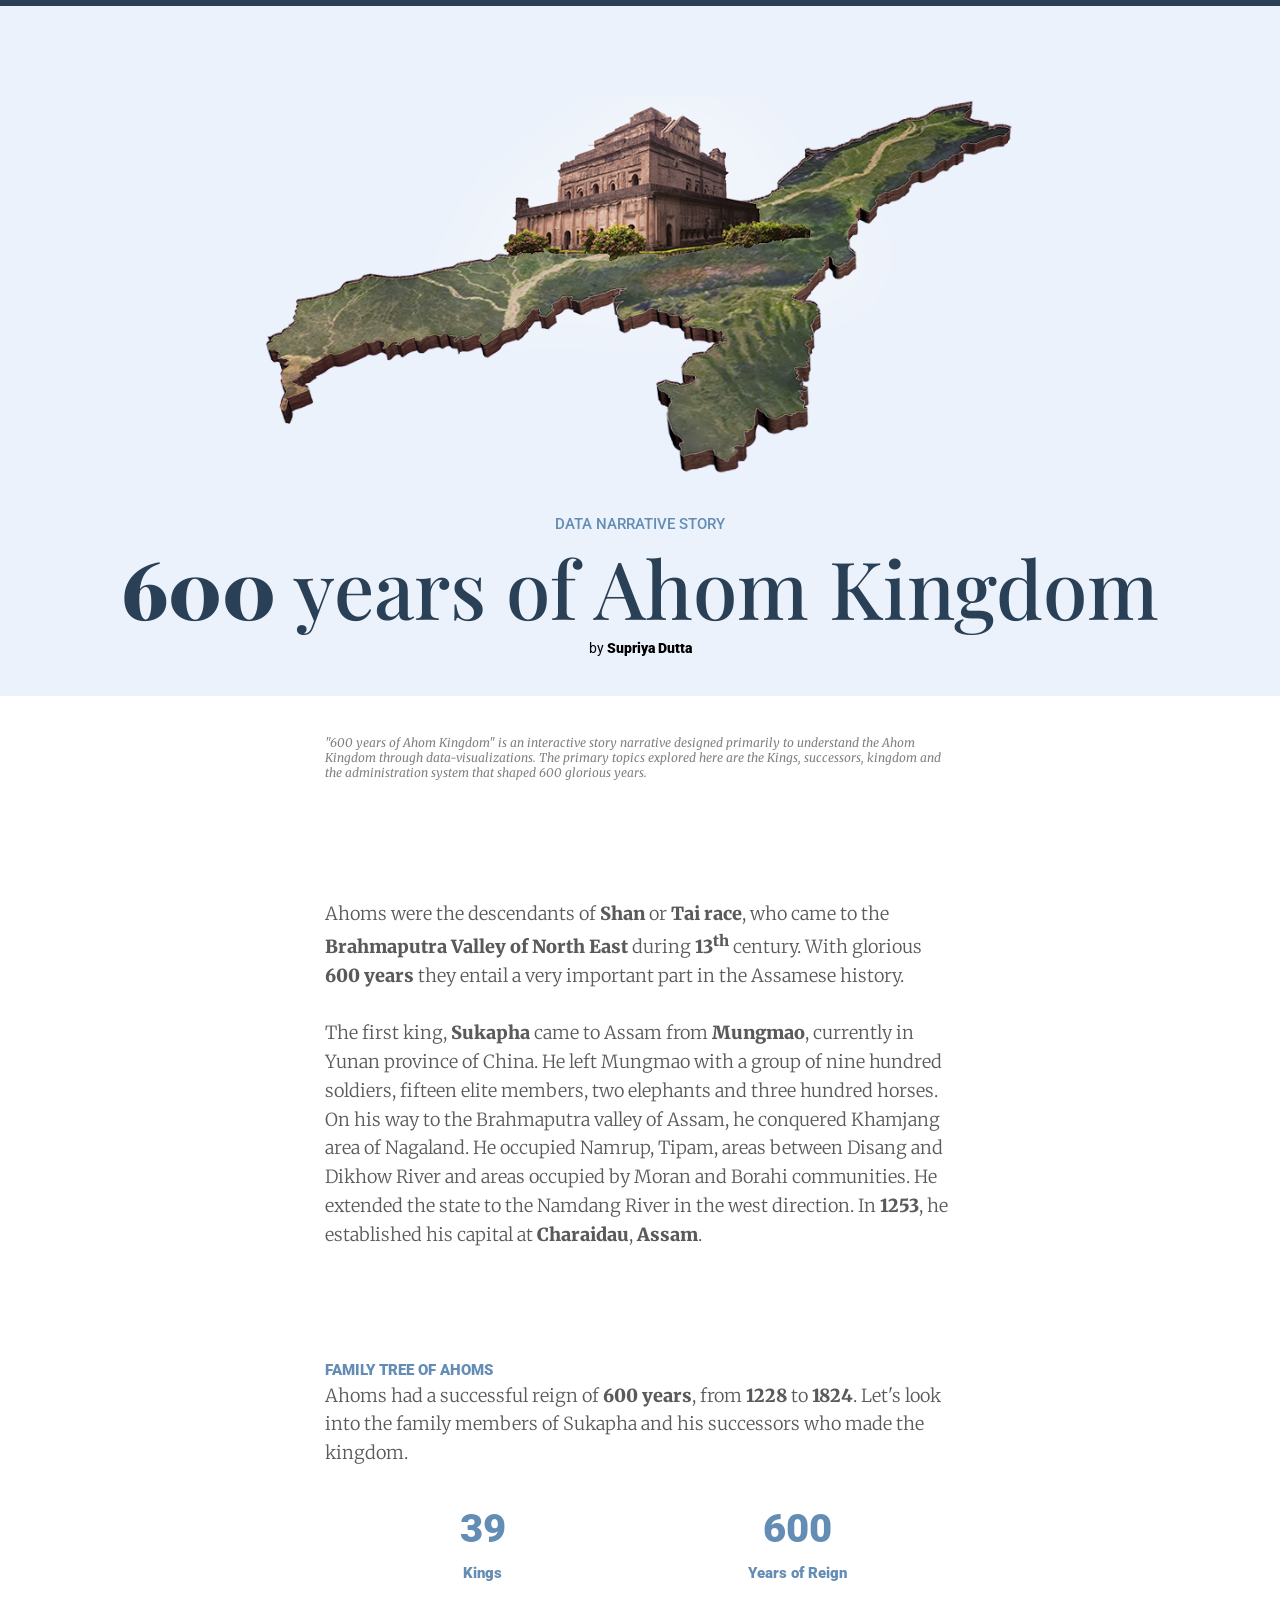
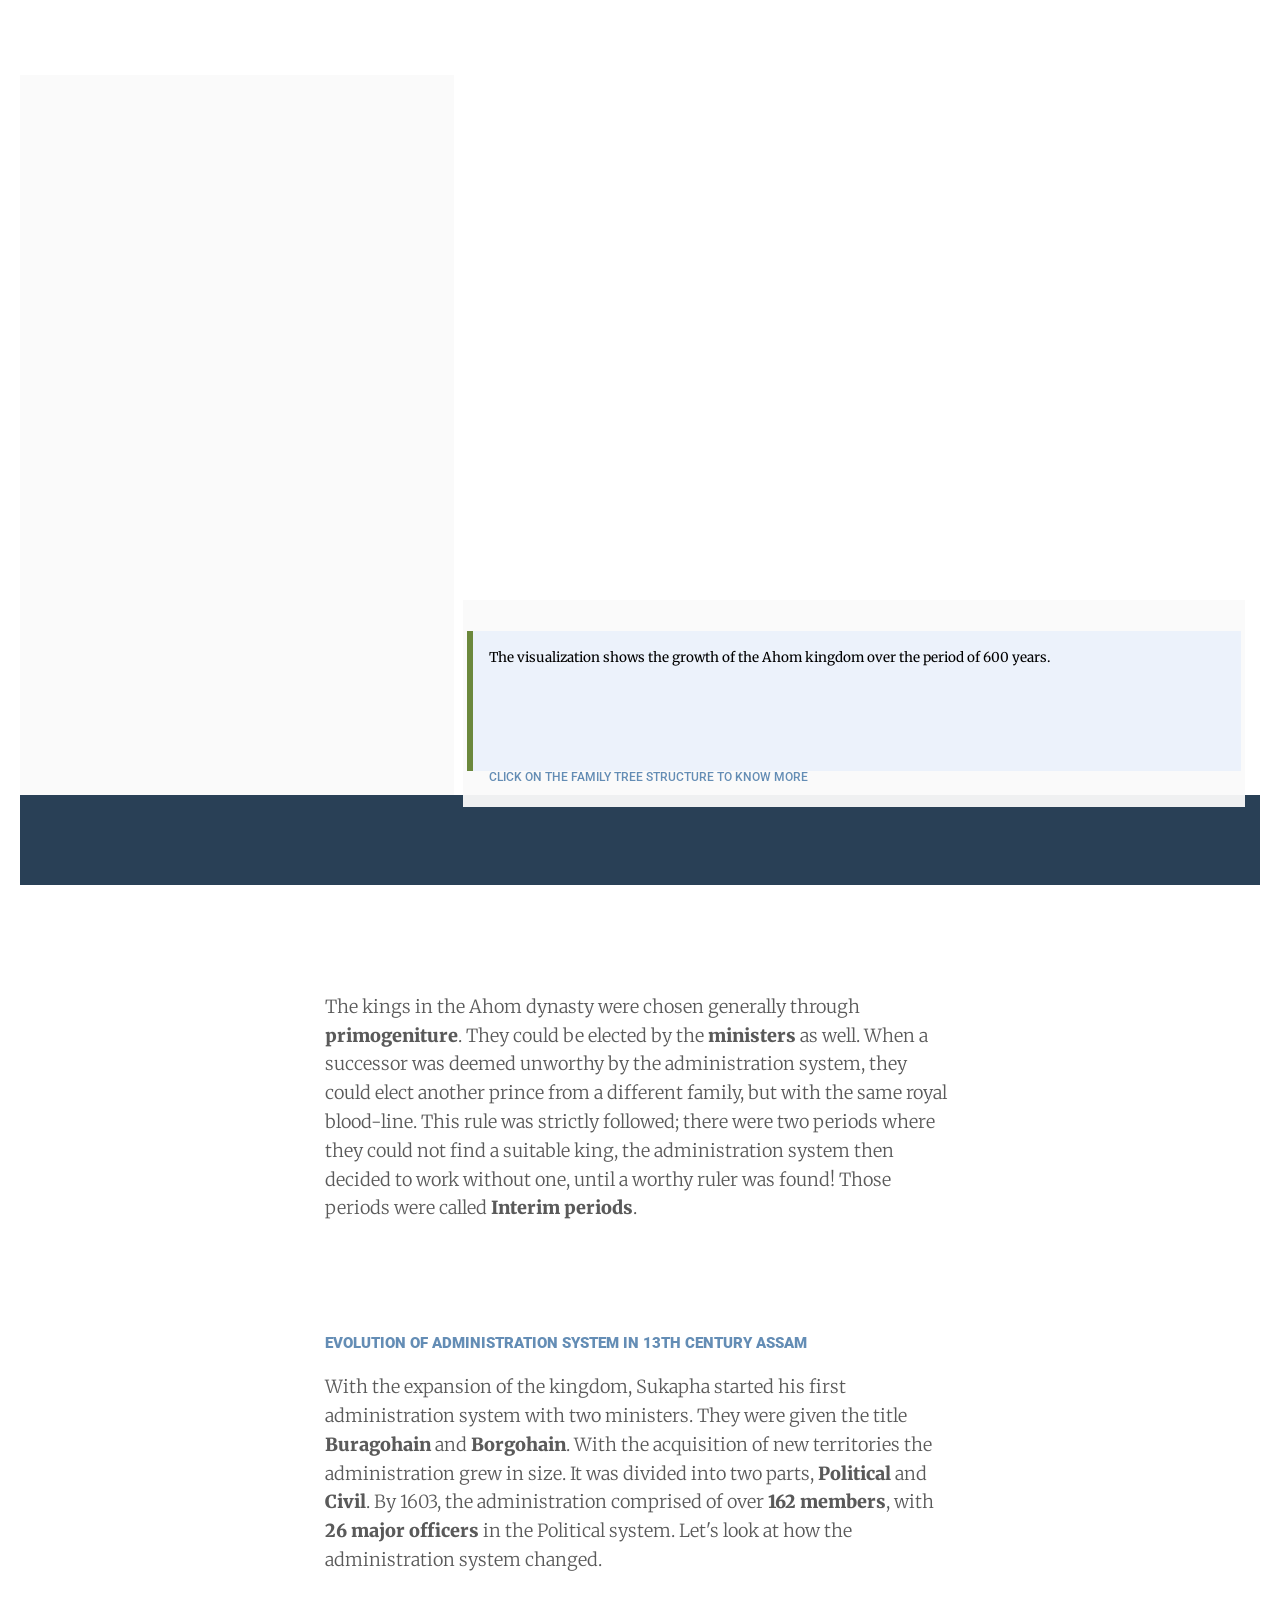
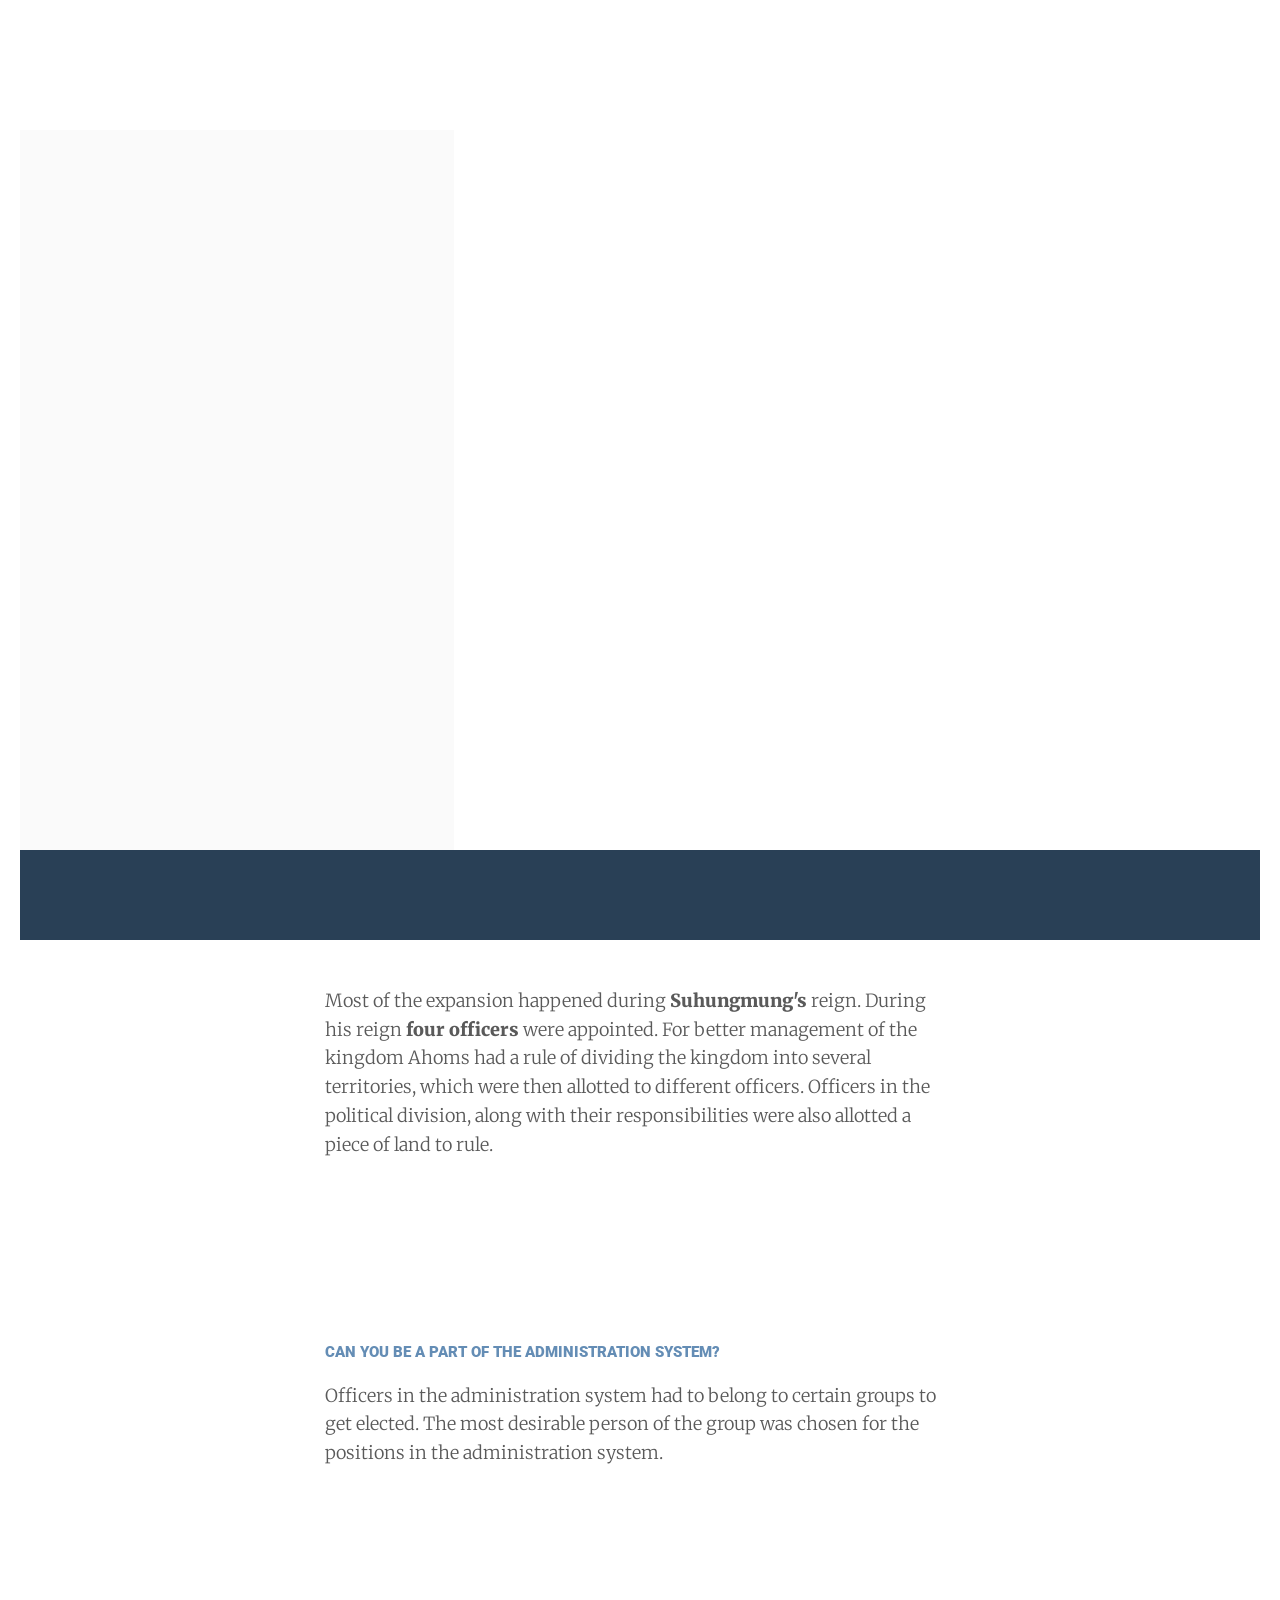
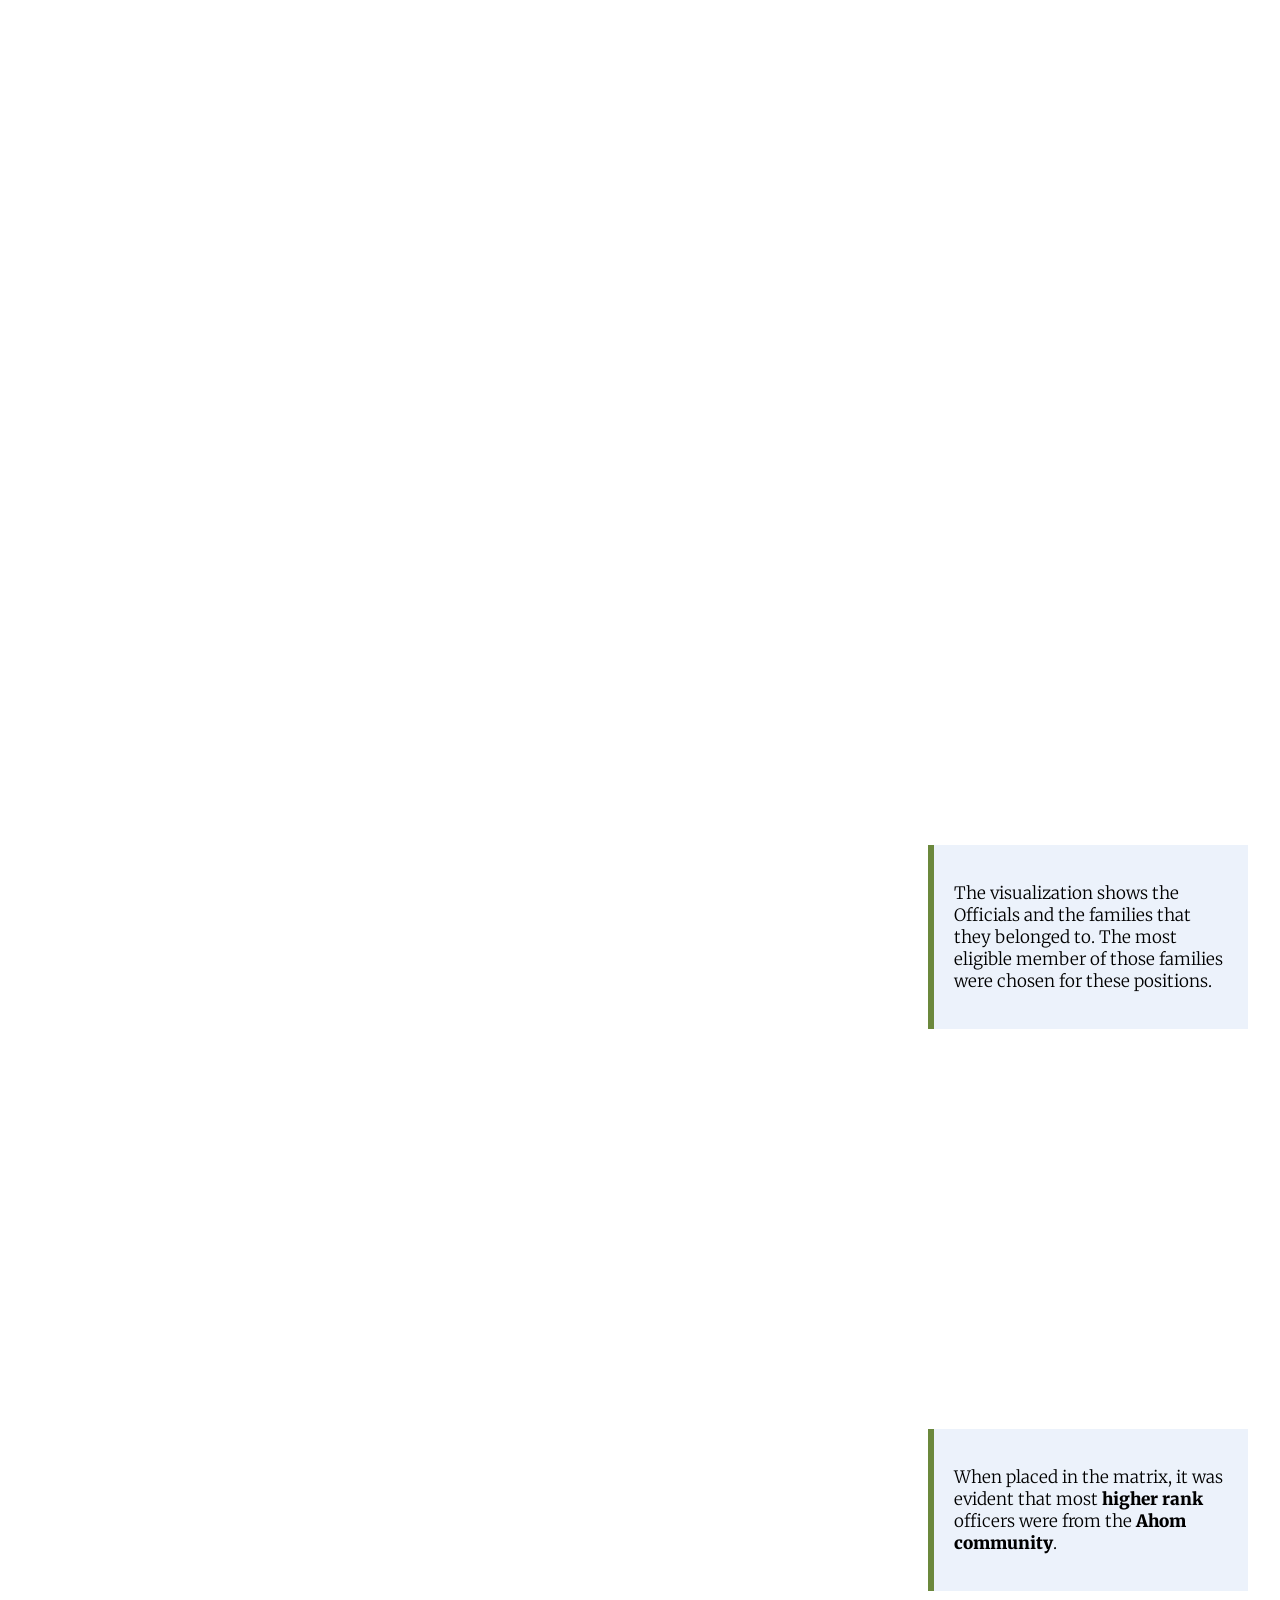
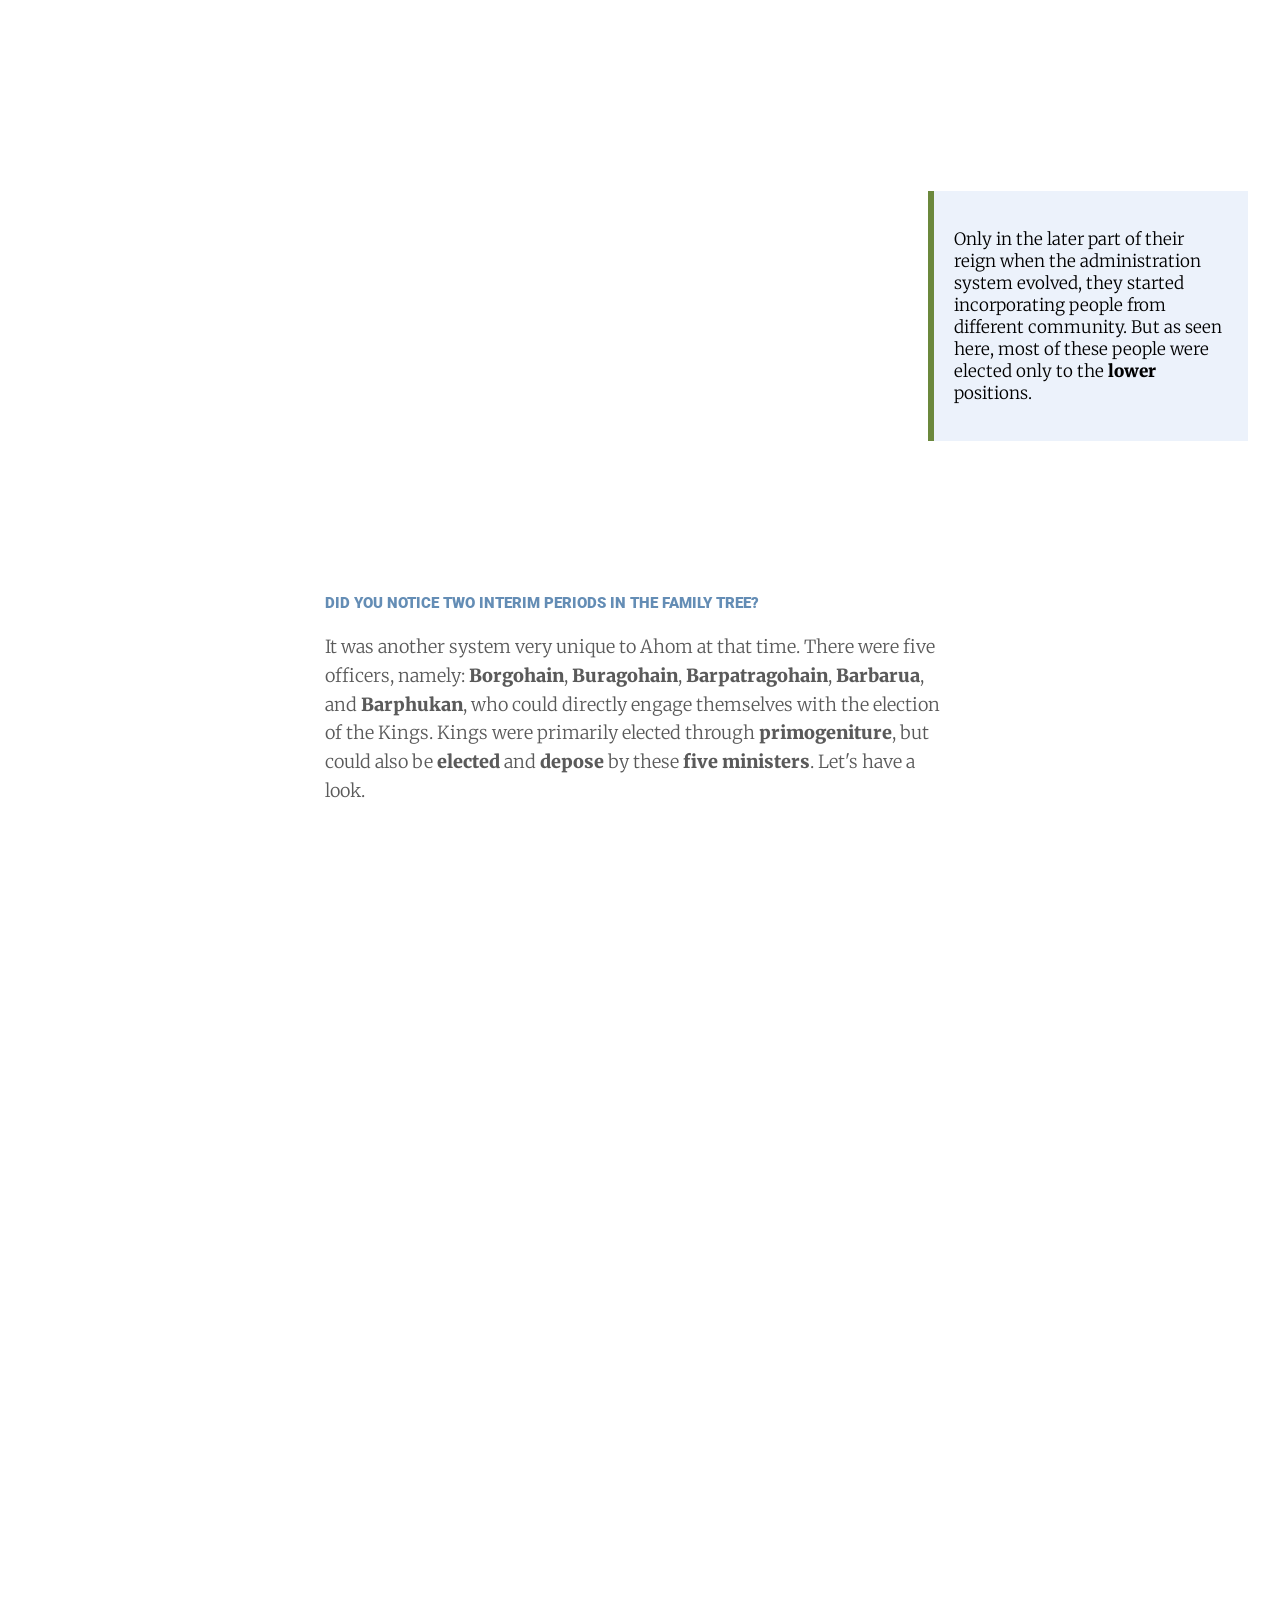
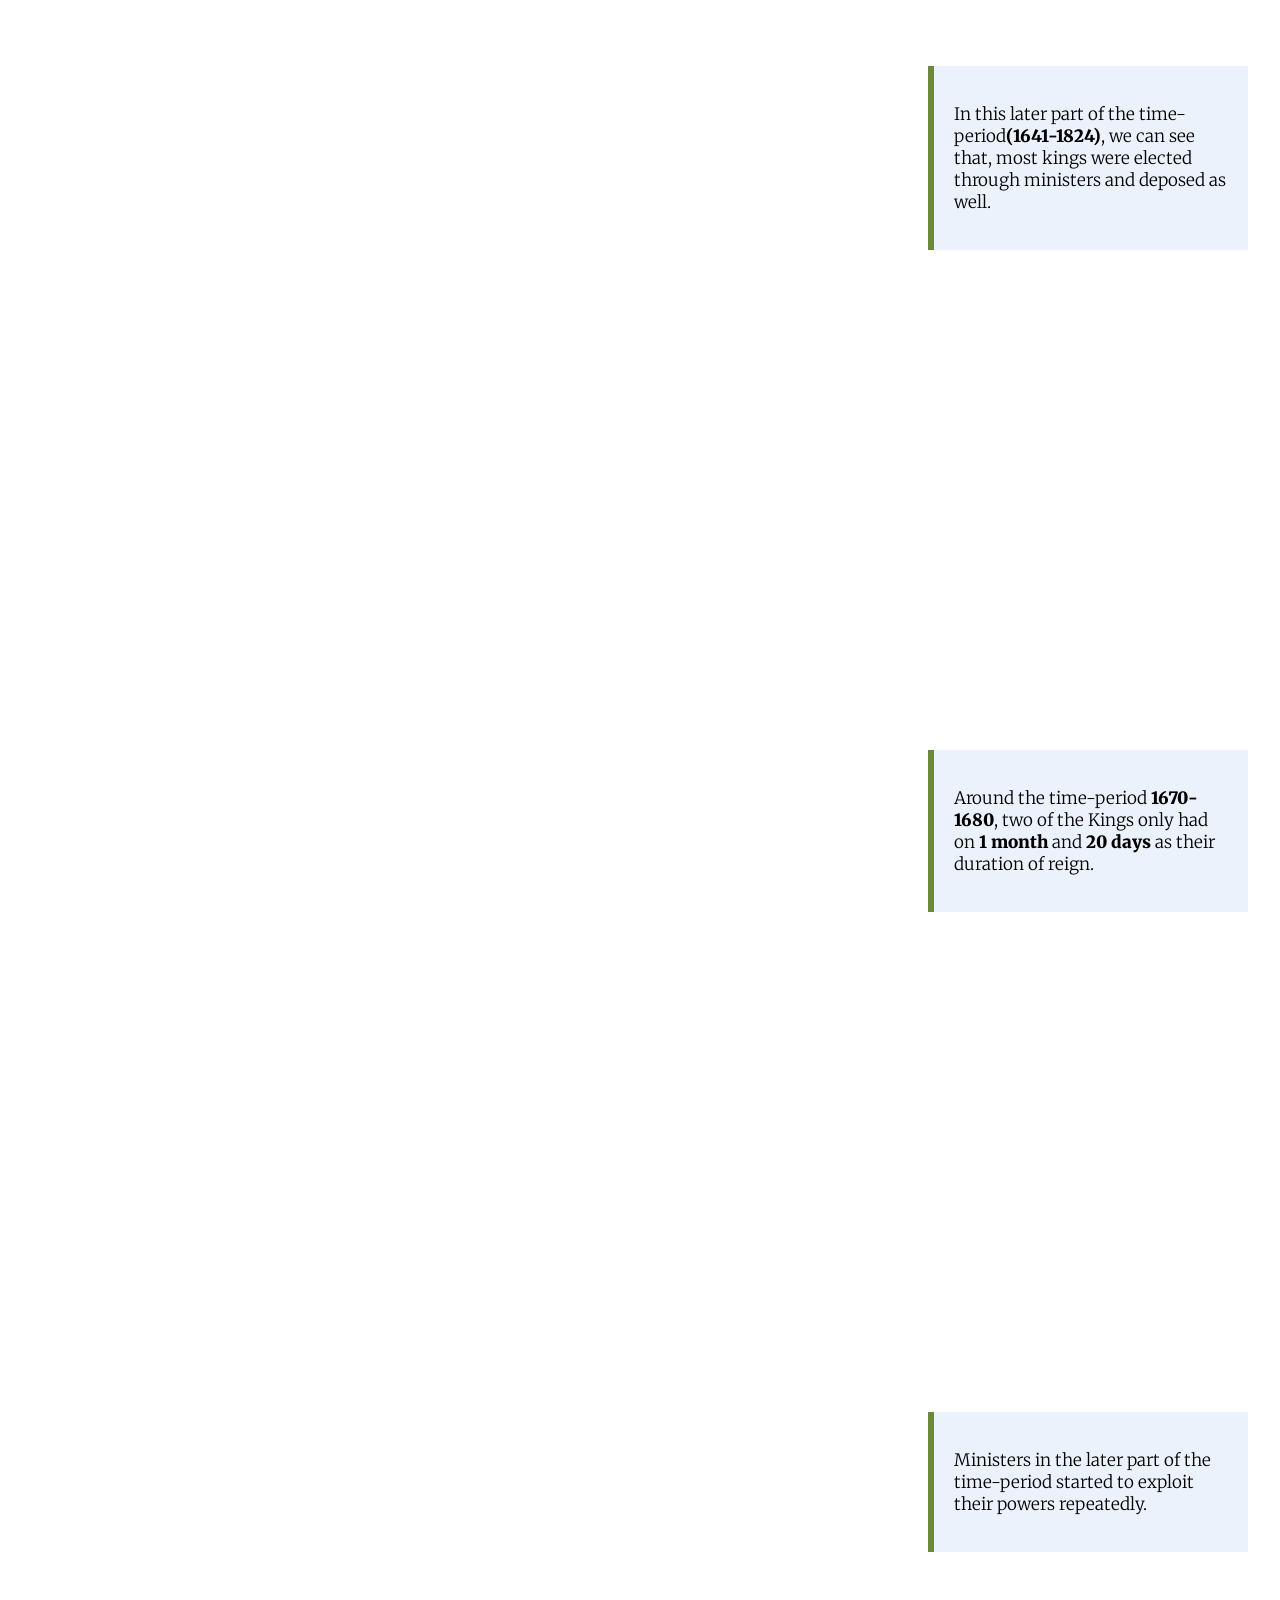
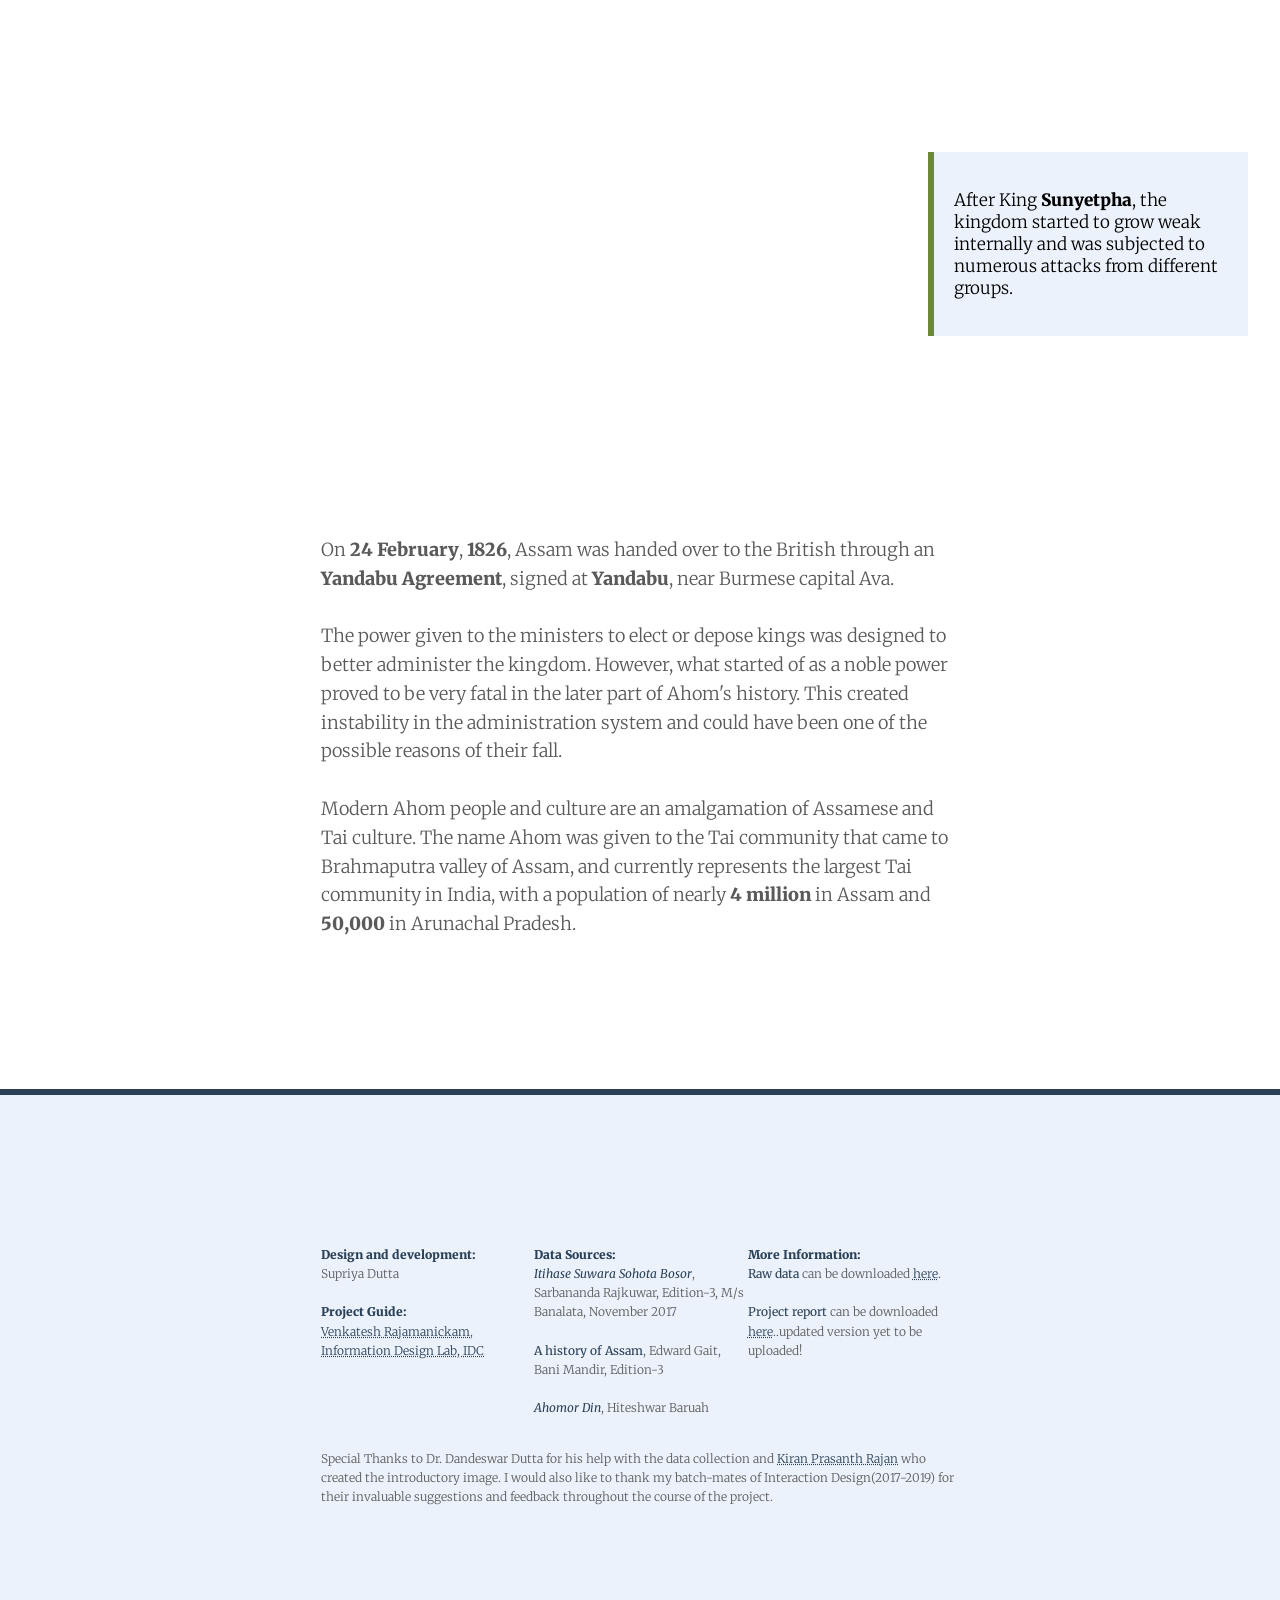
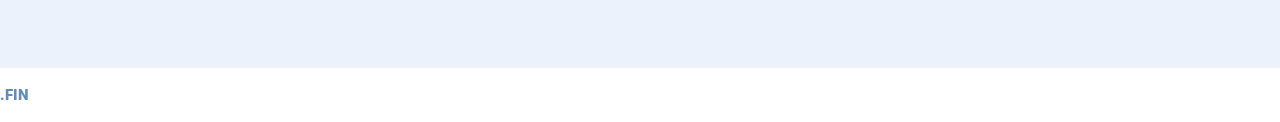
==== commit d8862c73: "updtaed" ====
--- a/upload/index.html
+++ b/upload/index.html
@@ -57,7 +57,7 @@
 
     <div class="firstimage wrapper131">
       <div class=""></div>
-      <div ><a href="https://en.wikipedia.org/wiki/Kareng_Ghar" target="_blank"><img src="map_final.png"  alt="Kareng ghar(palace), Sivsagar, Assam" /></a>
+      <div ><a href="https://en.wikipedia.org/wiki/Kareng_Ghar" title="Kareng Ghar, Sivsagar, Assam" target="_blank"><img src="map_final.png"  alt="Kareng ghar(palace), Sivsagar, Assam" /></a>
 
 
 
@@ -183,6 +183,7 @@
 <div id="fam_viz">
 
 <!-- </div> -->
+
 <div id='map_fam' class="map_class relative">
   <div id="family" class="absolute_fam"></div>
   <div class="absolute_introFam" >
@@ -277,12 +278,19 @@
 
     <div class="map_class relative" id="map_adm">
       <script type="text/javascript" src="map_script.js"></script>
-      <div id="viz_administration_timeline" class="viz_administration_timeline_class absolute_adm">
-
+      <div class="adm_evolution">
+        <div id="viz_administration_timeline" class="viz_administration_timeline_class absolute_adm"></div>
+        <div id="mySidenav" class="sidenav">
+          <a href="javascript:void(0)" class="closebtn" onclick="closeNav()">&times;</a>
+          <p class="text_col" id="text_officers">information about offic erszsxdcfv gbhnjcftdxrze  rzsxdcfvg bhnjmkx dcfvgbhn jzxdcfvgbhn zsxdcfvgb hnj</p>
         </div>
+      </div>
+
+
     </div>
 <div id="timeperiod" class="admin_timeline_timeperiod"></div>
 </div>
+
 <script type="text/javascript" src="administration_timeline.js"></script>
 <script type="text/javascript" src="admin_map_script.js"></script>
 
@@ -306,9 +314,9 @@
 
 
 <!-- administartion_description -->
-<div class="space5"></div>
-<!-- <div class="space5"></div> -->
-<div class="space3"></div>
+<!-- <div class="space5"></div> -->
+<!-- <div class="space5"></div> -->
+<!-- <div class="space3"></div>
 <div class="wrapper1121" id="admin">
   <div class=""></div>
 
@@ -325,11 +333,11 @@
   <p>By <span class='bold500'>17th century</span>, the administration system of Ahoms was fully developed. There were around 162 officers in the administration system, with the political part consisting of 26 officers. Each of them were given different powers and responsibilities. Let's look into it in details.</p>
   </div>
   <div class=""></div>
-</div>
+</div> -->
 
 <!-- administartionviz -->
 
-<div class="space5"></div>
+<!-- <div class="space5"></div>
 <div class="space3"></div>
 <div id="adm_sys">
 
@@ -350,7 +358,7 @@
 </div>
 
 <script type="text/javascript" src="administration_script.js"></script>
-</div>
+</div> -->
 
 
 
--- a/upload/master.css
+++ b/upload/master.css
@@ -479,6 +479,36 @@
     stroke:blue;
 
   }
+
+.invisible_text
+{
+	display:none;
+	/* display:inline-block; */
+	/* max-width:30%; */
+}
+
+
+.adm_evolution
+{
+	position: relative;
+	width:50%;
+	background: red;
+}
+
+
+.invisible_tab
+{
+	/* display:block; */
+	position: relative;
+	float: right;
+	display:inline-block;
+	height:80vh;
+	width:30%;
+	max-width:30%;
+	z-index: 999;
+	/* background: red; */
+}
+
 .fam_lezend{
   height: 3vh;
   width:100%;
@@ -497,3 +527,66 @@
     font-weight:500;
     /* font-weight: bold; */
   }
+
+
+
+/* //Sidenav */
+
+.sidenav {
+  width: 0px;
+  z-index: 1;
+	position: relative;
+	float: left;
+	left:70%;
+	display:inline-block;
+	height:80vh;
+  background-color: rgb(250,250,250);
+  overflow-x: hidden;
+  transition: 0.5s;
+	/* border-top: 6px solid #294056; */
+	/* border-left: 6px solid #6b883c; */
+  padding-top: 60px;
+}
+
+.sidenav a {
+  padding: 8px 8px 8px 32px;
+  text-decoration: none;
+  font-size: 25px;
+  color: #818181;
+  display: block;
+  margin:20px;
+  transition: 0.3s;
+}
+
+/* .sidenav a:hover {
+  color: #f1f1f1;
+} */
+
+.sidenav .closebtn {
+  position: absolute;
+  top: 0;
+  right: 10px;
+	/* float:right; */
+
+  font-size: 30px;
+  /* margin-left: 20px; */
+}
+.text_col
+{
+  padding-left:20px;
+	padding-right: 20px;
+  /* margin:20px; */
+	font-family: Merriweather;
+	font-size: 12px;
+  color: rgb(90,90,90);
+}
+
+#main {
+  transition: margin-left .5s;
+  padding: 16px;
+}
+
+@media screen and (max-height: 450px) {
+  .sidenav {padding-top: 15px;}
+  .sidenav a {font-size: 18px;}
+}
--- a/upload/administration_timeline.css
+++ b/upload/administration_timeline.css
@@ -1,6 +1,6 @@
 .viz_administration_timeline_class {
     /* position: relative; */
-    width: 35%;
+    width: 70%;
     /*max-width: 800px;*/
     height:80vh;
     /*max-height: 700px;*/
